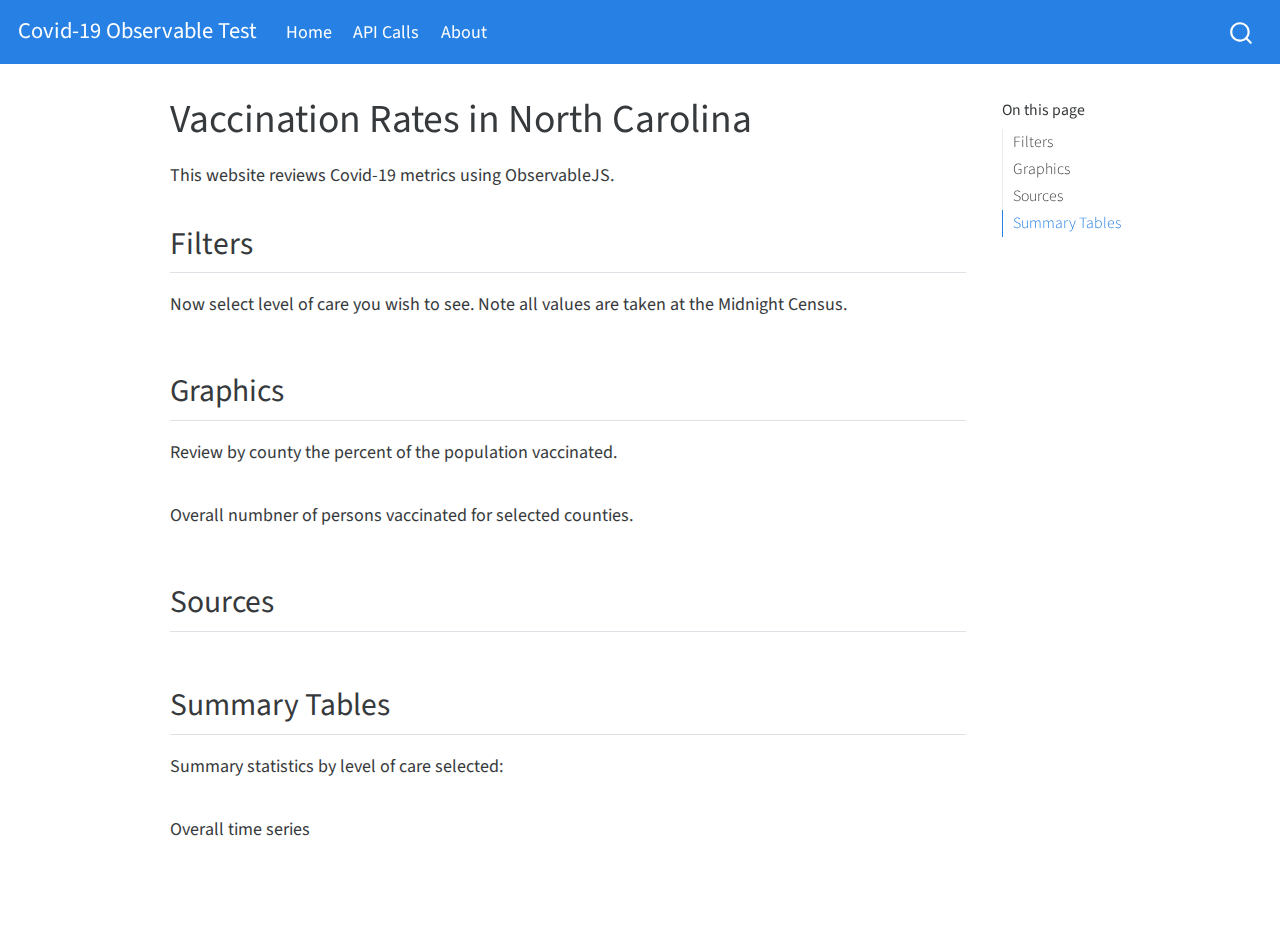
==== docs/index.html @ 5c3870ce "push latest. hopefully this will render all the time" ====
<!DOCTYPE html>
<html xmlns="http://www.w3.org/1999/xhtml" lang="en" xml:lang="en"><head>
  <meta charset="utf-8">
  <meta name="generator" content="quarto-0.3.102">
  <meta name="viewport" content="width=device-width, initial-scale=1.0, user-scalable=yes">
  <title>Covid-19 Observable Test - Vaccination Rates in North Carolina</title>
  <style>
    code{white-space: pre-wrap;}
    span.smallcaps{font-variant: small-caps;}
    span.underline{text-decoration: underline;}
    div.column{display: inline-block; vertical-align: top; width: 50%;}
    div.hanging-indent{margin-left: 1.5em; text-indent: -1.5em;}
    ul.task-list{list-style: none;}
    pre > code.sourceCode { white-space: pre; position: relative; }
    pre > code.sourceCode > span { display: inline-block; line-height: 1.25; }
    pre > code.sourceCode > span:empty { height: 1.2em; }
    .sourceCode { overflow: visible; }
    code.sourceCode > span { color: inherit; text-decoration: inherit; }
    div.sourceCode { margin: 1em 0; }
    pre.sourceCode { margin: 0; }
    @media screen {
    div.sourceCode { overflow: auto; }
    }
    @media print {
    pre > code.sourceCode { white-space: pre-wrap; }
    pre > code.sourceCode > span { text-indent: -5em; padding-left: 5em; }
    }
    pre.numberSource code
      { counter-reset: source-line 0; }
    pre.numberSource code > span
      { position: relative; left: -4em; counter-increment: source-line; }
    pre.numberSource code > span > a:first-child::before
      { content: counter(source-line);
        position: relative; left: -1em; text-align: right; vertical-align: baseline;
        border: none; display: inline-block;
        -webkit-touch-callout: none; -webkit-user-select: none;
        -khtml-user-select: none; -moz-user-select: none;
        -ms-user-select: none; user-select: none;
        padding: 0 4px; width: 4em;
        color: #aaaaaa;
      }
    pre.numberSource { margin-left: 3em; border-left: 1px solid #aaaaaa;  padding-left: 4px; }
    div.sourceCode
      {   }
    @media screen {
    pre > code.sourceCode > span > a:first-child::before { text-decoration: underline; }
    }
    code span.al { color: #ff0000; font-weight: bold; } /* Alert */
    code span.an { color: #60a0b0; font-weight: bold; font-style: italic; } /* Annotation */
    code span.at { color: #7d9029; } /* Attribute */
    code span.bn { color: #40a070; } /* BaseN */
    code span.bu { } /* BuiltIn */
    code span.cf { color: #007020; font-weight: bold; } /* ControlFlow */
    code span.ch { color: #4070a0; } /* Char */
    code span.cn { color: #880000; } /* Constant */
    code span.co { color: #60a0b0; font-style: italic; } /* Comment */
    code span.cv { color: #60a0b0; font-weight: bold; font-style: italic; } /* CommentVar */
    code span.do { color: #ba2121; font-style: italic; } /* Documentation */
    code span.dt { color: #902000; } /* DataType */
    code span.dv { color: #40a070; } /* DecVal */
    code span.er { color: #ff0000; font-weight: bold; } /* Error */
    code span.ex { } /* Extension */
    code span.fl { color: #40a070; } /* Float */
    code span.fu { color: #06287e; } /* Function */
    code span.im { } /* Import */
    code span.in { color: #60a0b0; font-weight: bold; font-style: italic; } /* Information */
    code span.kw { color: #007020; font-weight: bold; } /* Keyword */
    code span.op { color: #666666; } /* Operator */
    code span.ot { color: #007020; } /* Other */
    code span.pp { color: #bc7a00; } /* Preprocessor */
    code span.sc { color: #4070a0; } /* SpecialChar */
    code span.ss { color: #bb6688; } /* SpecialString */
    code span.st { color: #4070a0; } /* String */
    code span.va { color: #19177c; } /* Variable */
    code span.vs { color: #4070a0; } /* VerbatimString */
    code span.wa { color: #60a0b0; font-weight: bold; font-style: italic; } /* Warning */
  </style>

  <script src="site_libs/quarto-nav/quarto-nav.js"></script>
  <script src="site_libs/quarto-nav/headroom.min.js"></script>
  <script src="site_libs/clipboard/clipboard.min.js"></script>
  <meta name="quarto:offset" content="./">
  <script src="site_libs/quarto-search/autocomplete.umd.js"></script>
  <script src="site_libs/quarto-search/fuse.min.js"></script>
  <script src="site_libs/quarto-search/quarto-search.js"></script>
  <script src="site_libs/quarto-html/quarto.js"></script>
  <script src="site_libs/quarto-html/popper.min.js"></script>
  <script src="site_libs/quarto-html/tippy.umd.min.js"></script>
  <script src="site_libs/quarto-html/anchor.min.js"></script>
  <link href="site_libs/quarto-html/tippy.css" rel="stylesheet">
  <link href="site_libs/quarto-html/quarto-syntax-highlighting.css" rel="stylesheet">
  <script src="site_libs/bootstrap/bootstrap.min.js"></script>
  <link href="site_libs/bootstrap/bootstrap-icons.css" rel="stylesheet">
  <link href="site_libs/bootstrap/bootstrap.min.css" rel="stylesheet">
  <script id="quarto-search-options" type="application/json">{
    "location": "navbar",
    "copy-button": false,
    "collapse-after": 2,
    "panel-placement": "end",
    "type": "overlay",
    "limit": 20,
    "language": {
      "search-no-results-text": "No results",
      "search-matching-documents-text": "matching documents",
      "search-copy-link-title": "Copy link to search",
      "search-hide-matches-text": "Hide additional matches",
      "search-more-match-text": "more match in this document",
      "search-more-matches-text": "more matches in this document",
      "search-clear-button-title": "Clear",
      "search-detached-cancel-button-title": "Cancel",
      "search-submit-button-title": "Submit"
    }
  }</script>
  <script type="module" src="site_libs/quarto-ojs/esbuild-bundle.js"></script>
  <link href="site_libs/quarto-ojs/quarto-ojs.css" rel="stylesheet">
  <!--[if lt IE 9]>
    <script src="//cdnjs.cloudflare.com/ajax/libs/html5shiv/3.7.3/html5shiv-printshiv.min.js"></script>
  <![endif]-->
  <link rel="stylesheet" href="styles.css">
  <link rel="stylesheet" href="custom.scss">
</head>
<body>
<div id="quarto-search-results"></div>
  <header id="quarto-header" class="headroom fixed-top">
    <nav class="navbar navbar-expand-lg navbar-dark ">
      <div class="navbar-container container-fluid">
      <a class="navbar-brand" href="./index.html">
    <span class="navbar-title">Covid-19 Observable Test</span>
  </a>
          <button class="navbar-toggler" type="button" data-bs-toggle="collapse" data-bs-target="#navbarCollapse" aria-controls="navbarCollapse" aria-expanded="false" aria-label="Toggle navigation" onclick="if (window.quartoToggleHeadroom) { window.quartoToggleHeadroom(); }">
  <span class="navbar-toggler-icon"></span>
</button>
          <div class="collapse navbar-collapse" id="navbarCollapse">
            <ul class="navbar-nav navbar-nav-scroll me-auto">
  <li class="nav-item">
    <a class="nav-link active" href="./index.html" aria-current="page">Home</a>
  </li>  
  <li class="nav-item">
    <a class="nav-link" href="./hospitals.html">API Calls</a>
  </li>  
  <li class="nav-item">
    <a class="nav-link" href="./about.html">About</a>
  </li>  
</ul>
              <div id="quarto-search" class="" title="Search"></div>
          </div> <!-- /navcollapse -->
      </div> <!-- /container-fluid -->
    </nav>
</header>
<!-- content -->
<div id="quarto-content" class="quarto-container page-columns page-rows-contents page-layout-article page-navbar">
<!-- sidebar -->
<!-- margin-sidebar -->
    <div id="quarto-margin-sidebar" class="sidebar margin-sidebar">
        <nav id="TOC" role="doc-toc">
<h2 id="toc-title">On this page</h2>
<ul>
<li><a href="#filters" class="nav-link active" data-scroll-target="#filters">Filters</a></li>
<li><a href="#graphics" class="nav-link" data-scroll-target="#graphics">Graphics</a></li>
<li><a href="#sources" class="nav-link" data-scroll-target="#sources">Sources</a></li>
<li><a href="#summary-tables" class="nav-link" data-scroll-target="#summary-tables">Summary Tables</a></li>
</ul>
</nav>
    </div>
<!-- main -->
<main class="content">
<header id="title-block-header">
<h1 class="title display-7">Vaccination Rates in North Carolina</h1>
</header>

<p>This website reviews Covid-19 metrics using ObservableJS.</p>
<div class="cell">

</div>
<section id="filters" class="level2">
<h2 class="anchored" data-anchor-id="filters">Filters</h2>
<p>Now select level of care you wish to see. Note all values are taken at the Midnight Census.</p>
<div class="cell" data-eval="true">
<div class="sourceCode hidden" id="cb1" data-startfrom="31" data-source-offset="-0"><pre class="sourceCode js cell-code code-with-copy"><code class="sourceCode javascript" style="counter-reset: source-line 30;"><span id="cb1-31"><a href="#cb1-31" aria-hidden="true" tabindex="-1"></a>viewof islands <span class="op">=</span> Inputs<span class="op">.</span><span class="fu">select</span>(data<span class="op">.</span><span class="fu">map</span>(d <span class="kw">=&gt;</span> d<span class="op">.</span><span class="at">County</span>)<span class="op">,</span> {</span>
<span id="cb1-32"><a href="#cb1-32" aria-hidden="true" tabindex="-1"></a>  <span class="dt">multiple</span><span class="op">:</span> <span class="kw">true</span><span class="op">,</span> </span>
<span id="cb1-33"><a href="#cb1-33" aria-hidden="true" tabindex="-1"></a>  <span class="dt">label</span><span class="op">:</span> <span class="st">"County"</span><span class="op">,</span> </span>
<span id="cb1-34"><a href="#cb1-34" aria-hidden="true" tabindex="-1"></a>  <span class="dt">value</span><span class="op">:</span> <span class="st">"Forsyth"</span><span class="op">,</span></span>
<span id="cb1-35"><a href="#cb1-35" aria-hidden="true" tabindex="-1"></a>  <span class="dt">sort</span><span class="op">:</span> <span class="kw">true</span><span class="op">,</span> </span>
<span id="cb1-36"><a href="#cb1-36" aria-hidden="true" tabindex="-1"></a>  <span class="dt">unique</span><span class="op">:</span> <span class="kw">true</span>})</span>
<span id="cb1-37"><a href="#cb1-37" aria-hidden="true" tabindex="-1"></a>  </span>
<span id="cb1-38"><a href="#cb1-38" aria-hidden="true" tabindex="-1"></a> islands</span></code><button title="Copy to Clipboard" class="code-copy-button"><i class="bi"></i></button></pre></div>
<div class="cell-output-display">
<div>
<div id="ojs-cell-1-1" data-nodetype="declaration">

</div>
</div>
</div>
<div class="cell-output-display">
<div>
<div id="ojs-cell-1-2" data-nodetype="expression">

</div>
</div>
</div>
</div>
</section>
<section id="graphics" class="level2">
<h2 class="anchored" data-anchor-id="graphics">Graphics</h2>
<p>Review by county the percent of the population vaccinated.</p>
<div class="cell">
<div class="sourceCode hidden" id="cb2" data-startfrom="47" data-source-offset="-16"><pre class="sourceCode js cell-code code-with-copy"><code class="sourceCode javascript" style="counter-reset: source-line 46;"><span id="cb2-47"><a href="#cb2-47" aria-hidden="true" tabindex="-1"></a>Plot<span class="op">.</span><span class="fu">plot</span>({</span>
<span id="cb2-48"><a href="#cb2-48" aria-hidden="true" tabindex="-1"></a>  <span class="dt">y</span><span class="op">:</span> {</span>
<span id="cb2-49"><a href="#cb2-49" aria-hidden="true" tabindex="-1"></a>    <span class="dt">grid</span><span class="op">:</span> <span class="kw">true</span><span class="op">,</span></span>
<span id="cb2-50"><a href="#cb2-50" aria-hidden="true" tabindex="-1"></a>    <span class="dt">label</span><span class="op">:</span> <span class="st">"Percentage of the Population Vaccinated"</span></span>
<span id="cb2-51"><a href="#cb2-51" aria-hidden="true" tabindex="-1"></a>  }<span class="op">,</span></span>
<span id="cb2-52"><a href="#cb2-52" aria-hidden="true" tabindex="-1"></a>  <span class="dt">marks</span><span class="op">:</span> [</span>
<span id="cb2-53"><a href="#cb2-53" aria-hidden="true" tabindex="-1"></a>    Plot<span class="op">.</span><span class="fu">line</span>(filtered<span class="op">,</span> {</span>
<span id="cb2-54"><a href="#cb2-54" aria-hidden="true" tabindex="-1"></a>    <span class="dt">x</span><span class="op">:</span> <span class="st">"Date"</span><span class="op">,</span> </span>
<span id="cb2-55"><a href="#cb2-55" aria-hidden="true" tabindex="-1"></a>    <span class="dt">y</span><span class="op">:</span> <span class="st">"Series_Complete_Pop_Pct"</span><span class="op">,</span> </span>
<span id="cb2-56"><a href="#cb2-56" aria-hidden="true" tabindex="-1"></a>    <span class="dt">stroke</span><span class="op">:</span> <span class="st">"County"</span>})<span class="op">,</span></span>
<span id="cb2-57"><a href="#cb2-57" aria-hidden="true" tabindex="-1"></a>    Plot<span class="op">.</span><span class="fu">text</span>(filtered<span class="op">,</span> Plot<span class="op">.</span><span class="fu">selectLast</span>({</span>
<span id="cb2-58"><a href="#cb2-58" aria-hidden="true" tabindex="-1"></a>    <span class="dt">x</span><span class="op">:</span> <span class="st">"Date"</span><span class="op">,</span></span>
<span id="cb2-59"><a href="#cb2-59" aria-hidden="true" tabindex="-1"></a>    <span class="dt">y</span><span class="op">:</span> <span class="st">"Series_Complete_Pop_Pct"</span><span class="op">,</span></span>
<span id="cb2-60"><a href="#cb2-60" aria-hidden="true" tabindex="-1"></a>    <span class="dt">z</span><span class="op">:</span> <span class="st">"County"</span><span class="op">,</span></span>
<span id="cb2-61"><a href="#cb2-61" aria-hidden="true" tabindex="-1"></a>    <span class="dt">text</span><span class="op">:</span> <span class="st">"County"</span><span class="op">,</span></span>
<span id="cb2-62"><a href="#cb2-62" aria-hidden="true" tabindex="-1"></a>    <span class="dt">textAnchor</span><span class="op">:</span> <span class="st">"Series_Complete_Pop_Pct"</span><span class="op">,</span></span>
<span id="cb2-63"><a href="#cb2-63" aria-hidden="true" tabindex="-1"></a>    <span class="dt">dx</span> <span class="op">:</span> <span class="op">-</span><span class="dv">4</span><span class="op">,</span></span>
<span id="cb2-64"><a href="#cb2-64" aria-hidden="true" tabindex="-1"></a>}))<span class="op">,</span></span>
<span id="cb2-65"><a href="#cb2-65" aria-hidden="true" tabindex="-1"></a>  ]</span>
<span id="cb2-66"><a href="#cb2-66" aria-hidden="true" tabindex="-1"></a>})</span></code><button title="Copy to Clipboard" class="code-copy-button"><i class="bi"></i></button></pre></div>
<div class="cell-output-display">
<div id="ojs-cell-2" data-nodetype="expression">

</div>
</div>
</div>
<p>Overall numbner of persons vaccinated for selected counties.</p>
<div class="cell">
<div class="sourceCode hidden" id="cb3" data-startfrom="76" data-source-offset="-16"><pre class="sourceCode js cell-code code-with-copy"><code class="sourceCode javascript" style="counter-reset: source-line 75;"><span id="cb3-76"><a href="#cb3-76" aria-hidden="true" tabindex="-1"></a>Plot<span class="op">.</span><span class="fu">plot</span>({</span>
<span id="cb3-77"><a href="#cb3-77" aria-hidden="true" tabindex="-1"></a>  <span class="dt">y</span><span class="op">:</span> {</span>
<span id="cb3-78"><a href="#cb3-78" aria-hidden="true" tabindex="-1"></a>    <span class="dt">grid</span><span class="op">:</span> <span class="kw">true</span><span class="op">,</span></span>
<span id="cb3-79"><a href="#cb3-79" aria-hidden="true" tabindex="-1"></a>    <span class="dt">label</span><span class="op">:</span> <span class="st">"Persons Vaccinated"</span></span>
<span id="cb3-80"><a href="#cb3-80" aria-hidden="true" tabindex="-1"></a>  }<span class="op">,</span></span>
<span id="cb3-81"><a href="#cb3-81" aria-hidden="true" tabindex="-1"></a>  <span class="dt">marks</span><span class="op">:</span> [</span>
<span id="cb3-82"><a href="#cb3-82" aria-hidden="true" tabindex="-1"></a>    Plot<span class="op">.</span><span class="fu">line</span>(datUse<span class="op">.</span><span class="fu">indices</span>()<span class="op">,</span> {</span>
<span id="cb3-83"><a href="#cb3-83" aria-hidden="true" tabindex="-1"></a>      <span class="dt">x</span><span class="op">:</span> datUse<span class="op">.</span><span class="fu">column</span>(<span class="st">"Date"</span>)<span class="op">,</span> </span>
<span id="cb3-84"><a href="#cb3-84" aria-hidden="true" tabindex="-1"></a>      <span class="dt">y</span><span class="op">:</span> datUse<span class="op">.</span><span class="fu">column</span>(<span class="st">"total_cnt"</span>)</span>
<span id="cb3-85"><a href="#cb3-85" aria-hidden="true" tabindex="-1"></a>      })</span>
<span id="cb3-86"><a href="#cb3-86" aria-hidden="true" tabindex="-1"></a>  ]<span class="op">,</span></span>
<span id="cb3-87"><a href="#cb3-87" aria-hidden="true" tabindex="-1"></a>  <span class="dt">caption</span><span class="op">:</span> <span class="fu">html</span><span class="vs">`Total Population Vaccinated (Selected Counties)`</span></span>
<span id="cb3-88"><a href="#cb3-88" aria-hidden="true" tabindex="-1"></a>})</span></code><button title="Copy to Clipboard" class="code-copy-button"><i class="bi"></i></button></pre></div>
<div class="cell-output-display">
<div id="ojs-cell-3" data-nodetype="expression">

</div>
</div>
</div>
</section>
<section id="sources" class="level2">
<h2 class="anchored" data-anchor-id="sources">Sources</h2>
<div class="cell" data-eval="true">
<div class="sourceCode hidden" id="cb4" data-startfrom="96" data-source-offset="-0"><pre class="sourceCode js cell-code code-with-copy"><code class="sourceCode javascript" style="counter-reset: source-line 95;"><span id="cb4-96"><a href="#cb4-96" aria-hidden="true" tabindex="-1"></a>data <span class="op">=</span> <span class="fu">FileAttachment</span>(<span class="st">'https://raw.githubusercontent.com/medewitt/covidcdc/main/output/nc-county-vax.csv'</span>)<span class="op">.</span><span class="fu">csv</span>({ <span class="dt">typed</span><span class="op">:</span> <span class="kw">true</span> })</span></code><button title="Copy to Clipboard" class="code-copy-button"><i class="bi"></i></button></pre></div>
<div class="cell-output-display">
<div id="ojs-cell-4" data-nodetype="declaration">

</div>
</div>
</div>
<div class="cell">
<div class="sourceCode hidden" id="cb5" data-startfrom="100" data-source-offset="-0"><pre class="sourceCode js cell-code code-with-copy"><code class="sourceCode javascript" style="counter-reset: source-line 99;"><span id="cb5-100"><a href="#cb5-100" aria-hidden="true" tabindex="-1"></a>filtered <span class="op">=</span> data<span class="op">.</span><span class="fu">filter</span>(<span class="kw">function</span>(data) {</span>
<span id="cb5-101"><a href="#cb5-101" aria-hidden="true" tabindex="-1"></a>  <span class="cf">return</span> islands<span class="op">.</span><span class="fu">includes</span>(data<span class="op">.</span><span class="at">County</span>)<span class="op">;</span></span>
<span id="cb5-102"><a href="#cb5-102" aria-hidden="true" tabindex="-1"></a>})</span></code><button title="Copy to Clipboard" class="code-copy-button"><i class="bi"></i></button></pre></div>
<div class="cell-output-display">
<div id="ojs-cell-5" data-nodetype="declaration">

</div>
</div>
</div>
<div class="cell" data-eval="true">
<div class="sourceCode hidden" id="cb6" data-startfrom="108" data-source-offset="-0"><pre class="sourceCode js cell-code code-with-copy"><code class="sourceCode javascript" style="counter-reset: source-line 107;"><span id="cb6-108"><a href="#cb6-108" aria-hidden="true" tabindex="-1"></a><span class="im">import</span> { aq<span class="op">,</span> op} <span class="im">from</span> <span class="st">"@uwdata/arquero"</span></span>
<span id="cb6-109"><a href="#cb6-109" aria-hidden="true" tabindex="-1"></a></span>
<span id="cb6-110"><a href="#cb6-110" aria-hidden="true" tabindex="-1"></a>viewof penguins <span class="op">=</span>  aq<span class="op">.</span><span class="fu">fromCSV</span>(<span class="cf">await</span> <span class="fu">fetch</span>(<span class="st">'https://raw.githubusercontent.com/medewitt/covidcdc/main/output/nc-county-vax.csv'</span>)<span class="op">.</span><span class="fu">then</span>(res <span class="kw">=&gt;</span> res<span class="op">.</span><span class="fu">text</span>()))</span>
<span id="cb6-111"><a href="#cb6-111" aria-hidden="true" tabindex="-1"></a><span class="op">.</span><span class="fu">view</span>()</span>
<span id="cb6-112"><a href="#cb6-112" aria-hidden="true" tabindex="-1"></a></span>
<span id="cb6-113"><a href="#cb6-113" aria-hidden="true" tabindex="-1"></a></span>
<span id="cb6-114"><a href="#cb6-114" aria-hidden="true" tabindex="-1"></a>penguins</span></code><button title="Copy to Clipboard" class="code-copy-button"><i class="bi"></i></button></pre></div>
<div class="cell-output-display">
<div>
<div id="ojs-cell-6-1" data-nodetype="declaration">

</div>
</div>
</div>
<div class="cell-output-display">
<div>
<div id="ojs-cell-6-2" data-nodetype="declaration">

</div>
</div>
</div>
<div class="cell-output-display">
<div>
<div id="ojs-cell-6-3" data-nodetype="expression">

</div>
</div>
</div>
</div>
<div class="cell">
<div class="sourceCode hidden" id="cb7" data-startfrom="119" data-source-offset="-1"><pre class="sourceCode js cell-code code-with-copy"><code class="sourceCode javascript" style="counter-reset: source-line 118;"><span id="cb7-119"><a href="#cb7-119" aria-hidden="true" tabindex="-1"></a>joingtab <span class="op">=</span> aq<span class="op">.</span><span class="fu">table</span>({ <span class="dt">County</span><span class="op">:</span> islands})</span></code><button title="Copy to Clipboard" class="code-copy-button"><i class="bi"></i></button></pre></div>
<div class="cell-output-display">
<div id="ojs-cell-7" data-nodetype="declaration">

</div>
</div>
</div>
</section>
<section id="summary-tables" class="level2">
<h2 class="anchored" data-anchor-id="summary-tables">Summary Tables</h2>
<p>Summary statistics by level of care selected:</p>
<div class="cell" data-eval="true">
<div class="sourceCode hidden" id="cb8" data-startfrom="128" data-source-offset="-0"><pre class="sourceCode js cell-code code-with-copy"><code class="sourceCode javascript" style="counter-reset: source-line 127;"><span id="cb8-128"><a href="#cb8-128" aria-hidden="true" tabindex="-1"></a>viewof datUsesm <span class="op">=</span> penguins</span>
<span id="cb8-129"><a href="#cb8-129" aria-hidden="true" tabindex="-1"></a>  <span class="op">.</span><span class="fu">semijoin</span>(joingtab<span class="op">,</span> <span class="st">'County'</span>)</span>
<span id="cb8-130"><a href="#cb8-130" aria-hidden="true" tabindex="-1"></a>  <span class="op">.</span><span class="fu">groupby</span>(<span class="st">'County'</span>)</span>
<span id="cb8-131"><a href="#cb8-131" aria-hidden="true" tabindex="-1"></a>  <span class="op">.</span><span class="fu">rollup</span>({ <span class="dt">Avg</span><span class="op">:</span> d <span class="kw">=&gt;</span> op<span class="op">.</span><span class="fu">ceil</span>(op<span class="op">.</span><span class="fu">average</span>(d<span class="op">.</span><span class="at">Series_Complete_Yes</span>))<span class="op">,</span></span>
<span id="cb8-132"><a href="#cb8-132" aria-hidden="true" tabindex="-1"></a>            <span class="dt">Min</span><span class="op">:</span> d <span class="kw">=&gt;</span> op<span class="op">.</span><span class="fu">min</span>(d<span class="op">.</span><span class="at">Series_Complete_Yes</span>)<span class="op">,</span></span>
<span id="cb8-133"><a href="#cb8-133" aria-hidden="true" tabindex="-1"></a>            <span class="dt">Max</span><span class="op">:</span> d <span class="kw">=&gt;</span> op<span class="op">.</span><span class="fu">max</span>(d<span class="op">.</span><span class="at">Series_Complete_Yes</span>)})</span>
<span id="cb8-134"><a href="#cb8-134" aria-hidden="true" tabindex="-1"></a>  <span class="op">.</span><span class="fu">view</span>()<span class="op">;</span></span>
<span id="cb8-135"><a href="#cb8-135" aria-hidden="true" tabindex="-1"></a>  </span>
<span id="cb8-136"><a href="#cb8-136" aria-hidden="true" tabindex="-1"></a>  datUsesm</span></code><button title="Copy to Clipboard" class="code-copy-button"><i class="bi"></i></button></pre></div>
<div class="cell-output-display">
<div>
<div id="ojs-cell-8-1" data-nodetype="declaration">

</div>
</div>
</div>
<div class="cell-output-display">
<div>
<div id="ojs-cell-8-2" data-nodetype="expression">

</div>
</div>
</div>
</div>
<p>Overall time series</p>
<div class="cell" data-eval="true">
<div class="sourceCode hidden" id="cb9" data-startfrom="143" data-source-offset="-0"><pre class="sourceCode js cell-code code-with-copy"><code class="sourceCode javascript" style="counter-reset: source-line 142;"><span id="cb9-143"><a href="#cb9-143" aria-hidden="true" tabindex="-1"></a>viewof datUse <span class="op">=</span> penguins</span>
<span id="cb9-144"><a href="#cb9-144" aria-hidden="true" tabindex="-1"></a>  <span class="op">.</span><span class="fu">semijoin</span>(joingtab<span class="op">,</span> <span class="st">'County'</span>)</span>
<span id="cb9-145"><a href="#cb9-145" aria-hidden="true" tabindex="-1"></a>  <span class="op">.</span><span class="fu">groupby</span>(<span class="st">'Date'</span>)</span>
<span id="cb9-146"><a href="#cb9-146" aria-hidden="true" tabindex="-1"></a>  <span class="op">.</span><span class="fu">rollup</span>({ <span class="dt">total_cnt</span><span class="op">:</span> d <span class="kw">=&gt;</span> op<span class="op">.</span><span class="fu">sum</span>(d<span class="op">.</span><span class="at">Series_Complete_Yes</span>)})</span>
<span id="cb9-147"><a href="#cb9-147" aria-hidden="true" tabindex="-1"></a>  <span class="op">.</span><span class="fu">view</span>()<span class="op">;</span></span>
<span id="cb9-148"><a href="#cb9-148" aria-hidden="true" tabindex="-1"></a>  </span>
<span id="cb9-149"><a href="#cb9-149" aria-hidden="true" tabindex="-1"></a>  datUse</span></code><button title="Copy to Clipboard" class="code-copy-button"><i class="bi"></i></button></pre></div>
<div class="cell-output-display">
<div>
<div id="ojs-cell-9-1" data-nodetype="declaration">

</div>
</div>
</div>
<div class="cell-output-display">
<div>
<div id="ojs-cell-9-2" data-nodetype="expression">

</div>
</div>
</div>
</div>


</section>
</main> <!-- /main -->
<script type="ojs-module-contents">
{"contents":[{"methodName":"interpret","cellName":"ojs-cell-1","inline":false,"source":"viewof islands = Inputs.select(data.map(d => d.County), {\n  multiple: true, \n  label: \"County\", \n  value: \"Forsyth\",\n  sort: true, \n  unique: true})\n  \n islands"},{"methodName":"interpret","cellName":"ojs-cell-2","inline":false,"source":"//#| eval: true\nPlot.plot({\n  y: {\n    grid: true,\n    label: \"Percentage of the Population Vaccinated\"\n  },\n  marks: [\n    Plot.line(filtered, {\n    x: \"Date\", \n    y: \"Series_Complete_Pop_Pct\", \n    stroke: \"County\"}),\n    Plot.text(filtered, Plot.selectLast({\n    x: \"Date\",\n    y: \"Series_Complete_Pop_Pct\",\n    z: \"County\",\n    text: \"County\",\n    textAnchor: \"Series_Complete_Pop_Pct\",\n    dx : -4,\n})),\n  ]\n})"},{"methodName":"interpret","cellName":"ojs-cell-3","inline":false,"source":"//#| eval: true\nPlot.plot({\n  y: {\n    grid: true,\n    label: \"Persons Vaccinated\"\n  },\n  marks: [\n    Plot.line(datUse.indices(), {\n      x: datUse.column(\"Date\"), \n      y: datUse.column(\"total_cnt\")\n      })\n  ],\n  caption: html`Total Population Vaccinated (Selected Counties)`\n})"},{"methodName":"interpret","cellName":"ojs-cell-4","inline":false,"source":"data = FileAttachment('https://raw.githubusercontent.com/medewitt/covidcdc/main/output/nc-county-vax.csv').csv({ typed: true })"},{"methodName":"interpret","cellName":"ojs-cell-5","inline":false,"source":"filtered = data.filter(function(data) {\n  return islands.includes(data.County);\n})"},{"methodName":"interpret","cellName":"ojs-cell-6","inline":false,"source":"import { aq, op} from \"@uwdata/arquero\"\n\nviewof penguins =  aq.fromCSV(await fetch('https://raw.githubusercontent.com/medewitt/covidcdc/main/output/nc-county-vax.csv').then(res => res.text()))\n.view()\n\n\npenguins"},{"methodName":"interpret","cellName":"ojs-cell-7","inline":false,"source":"\njoingtab = aq.table({ County: islands})"},{"methodName":"interpret","cellName":"ojs-cell-8","inline":false,"source":"viewof datUsesm = penguins\n  .semijoin(joingtab, 'County')\n  .groupby('County')\n  .rollup({ Avg: d => op.ceil(op.average(d.Series_Complete_Yes)),\n            Min: d => op.min(d.Series_Complete_Yes),\n            Max: d => op.max(d.Series_Complete_Yes)})\n  .view();\n  \n  datUsesm"},{"methodName":"interpret","cellName":"ojs-cell-9","inline":false,"source":"viewof datUse = penguins\n  .semijoin(joingtab, 'County')\n  .groupby('Date')\n  .rollup({ total_cnt: d => op.sum(d.Series_Complete_Yes)})\n  .view();\n  \n  datUse"},{"methodName":"interpretQuiet","source":"shinyInput('islands')"},{"methodName":"interpretQuiet","source":"shinyInput('penguins')"},{"methodName":"interpretQuiet","source":"shinyInput('datUsesm')"},{"methodName":"interpretQuiet","source":"shinyInput('datUse')"}]}
</script>
<script type="module">
window._ojs.paths.runtimeToDoc = "../..";
window._ojs.paths.runtimeToRoot = "../..";
window._ojs.paths.docToRoot = "";
window._ojs.selfContained = false;
window._ojs.runtime.interpretFromScriptTags();
</script>
<script type="application/javascript">
window.document.addEventListener("DOMContentLoaded", function (event) {
  const icon = "";
  const anchorJS = new window.AnchorJS();
  anchorJS.options = {
    placement: 'right',
    icon: icon
  };
  anchorJS.add('.anchored');
  const clipboard = new window.ClipboardJS('.code-copy-button', {
    target: function(trigger) {
      return trigger.previousElementSibling;
    }
  });
  clipboard.on('success', function(e) {
    // button target
    const button = e.trigger;
    // don't keep focus
    button.blur();
    // flash "checked"
    button.classList.add('code-copy-button-checked');
    setTimeout(function() {
      button.classList.remove('code-copy-button-checked');
    }, 1000);
    // clear code selection
    e.clearSelection();
  });
  function tippyHover(el, contentFn) {
    const config = {
      allowHTML: true,
      content: contentFn,
      maxWidth: 500,
      delay: 100,
      arrow: false,
      appendTo: function(el) {
          return el.parentElement;
      },
      interactive: true,
      interactiveBorder: 10,
      theme: 'quarto',
      placement: 'bottom-start'
    };
    window.tippy(el, config); 
  }
  const noterefs = window.document.querySelectorAll('a[role="doc-noteref"]');
  for (var i=0; i<noterefs.length; i++) {
    const ref = noterefs[i];
    tippyHover(ref, function() {
      let href = ref.getAttribute('href');
      try { href = new URL(href).hash; } catch {}
      const id = href.replace(/^#\/?/, "");
      const note = window.document.getElementById(id);
      return note.innerHTML;
    });
  }
  var bibliorefs = window.document.querySelectorAll('a[role="doc-biblioref"]');
  for (var i=0; i<bibliorefs.length; i++) {
    const ref = bibliorefs[i];
    const cites = ref.parentNode.getAttribute('data-cites').split(' ');
    tippyHover(ref, function() {
      var popup = window.document.createElement('div');
      cites.forEach(function(cite) {
        var citeDiv = window.document.createElement('div');
        citeDiv.classList.add('hanging-indent');
        citeDiv.classList.add('csl-entry');
        var biblioDiv = window.document.getElementById('ref-' + cite);
        if (biblioDiv) {
          citeDiv.innerHTML = biblioDiv.innerHTML;
        }
        popup.appendChild(citeDiv);
      });
      return popup.innerHTML;
    });
  }
});
</script>
</div> <!-- /content -->


</body></html>
---- docs/site_libs/quarto-html/tippy.css ----
.tippy-box[data-animation=fade][data-state=hidden]{opacity:0}[data-tippy-root]{max-width:calc(100vw - 10px)}.tippy-box{position:relative;background-color:#333;color:#fff;border-radius:4px;font-size:14px;line-height:1.4;outline:0;transition-property:transform,visibility,opacity}.tippy-box[data-placement^=top]>.tippy-arrow{bottom:0}.tippy-box[data-placement^=top]>.tippy-arrow:before{bottom:-7px;left:0;border-width:8px 8px 0;border-top-color:initial;transform-origin:center top}.tippy-box[data-placement^=bottom]>.tippy-arrow{top:0}.tippy-box[data-placement^=bottom]>.tippy-arrow:before{top:-7px;left:0;border-width:0 8px 8px;border-bottom-color:initial;transform-origin:center bottom}.tippy-box[data-placement^=left]>.tippy-arrow{right:0}.tippy-box[data-placement^=left]>.tippy-arrow:before{border-width:8px 0 8px 8px;border-left-color:initial;right:-7px;transform-origin:center left}.tippy-box[data-placement^=right]>.tippy-arrow{left:0}.tippy-box[data-placement^=right]>.tippy-arrow:before{left:-7px;border-width:8px 8px 8px 0;border-right-color:initial;transform-origin:center right}.tippy-box[data-inertia][data-state=visible]{transition-timing-function:cubic-bezier(.54,1.5,.38,1.11)}.tippy-arrow{width:16px;height:16px;color:#333}.tippy-arrow:before{content:"";position:absolute;border-color:transparent;border-style:solid}.tippy-content{position:relative;padding:5px 9px;z-index:1}
---- docs/site_libs/quarto-html/quarto-syntax-highlighting.css ----
/* quarto syntax highlight colors */
:root {
  --quarto-hl-ot-color: #007BA5;
  --quarto-hl-at-color: inherit;
  --quarto-hl-ss-color: #20794D;
  --quarto-hl-an-color: #5E5E5E;
  --quarto-hl-fu-color: #4758AB;
  --quarto-hl-st-color: #20794D;
  --quarto-hl-cf-color: #007BA5;
  --quarto-hl-op-color: #5E5E5E;
  --quarto-hl-er-color: #AD0000;
  --quarto-hl-bn-color: #AD0000;
  --quarto-hl-al-color: #AD0000;
  --quarto-hl-va-color: #111111;
  --quarto-hl-bu-color: inherit;
  --quarto-hl-ex-color: inherit;
  --quarto-hl-pp-color: #AD0000;
  --quarto-hl-in-color: #5E5E5E;
  --quarto-hl-vs-color: #20794D;
  --quarto-hl-wa-color: #5E5E5E;
  --quarto-hl-do-color: #5E5E5E;
  --quarto-hl-im-color: inherit;
  --quarto-hl-ch-color: #20794D;
  --quarto-hl-dt-color: #AD0000;
  --quarto-hl-fl-color: #AD0000;
  --quarto-hl-co-color: #5E5E5E;
  --quarto-hl-cv-color: #5E5E5E;
  --quarto-hl-cn-color: #8f5902;
  --quarto-hl-sc-color: #5E5E5E;
  --quarto-hl-dv-color: #AD0000;
  --quarto-hl-kw-color: #007BA5;
}

/* other quarto variables */
:root {
  --quarto-font-monospace: SFMono-Regular, Menlo, Monaco, Consolas, "Liberation Mono", "Courier New", monospace;
}

code span {
  color: #007BA5;
}

div.sourceCode {
  color: #007BA5;
}

code span.ot {
  color: #007BA5;
}

code span.ss {
  color: #20794D;
}

code span.an {
  color: #5E5E5E;
}

code span.fu {
  color: #4758AB;
}

code span.st {
  color: #20794D;
}

code span.cf {
  color: #007BA5;
}

code span.op {
  color: #5E5E5E;
}

code span.er {
  color: #AD0000;
}

code span.bn {
  color: #AD0000;
}

code span.al {
  color: #AD0000;
}

code span.va {
  color: #111111;
}

code span.pp {
  color: #AD0000;
}

code span.in {
  color: #5E5E5E;
}

code span.vs {
  color: #20794D;
}

code span.wa {
  color: #5E5E5E;
  font-style: italic;
}

code span.do {
  color: #5E5E5E;
  font-style: italic;
}

code span.ch {
  color: #20794D;
}

code span.dt {
  color: #AD0000;
}

code span.fl {
  color: #AD0000;
}

code span.co {
  color: #5E5E5E;
}

code span.cv {
  color: #5E5E5E;
  font-style: italic;
}

code span.cn {
  color: #8f5902;
}

code span.sc {
  color: #5E5E5E;
}

code span.dv {
  color: #AD0000;
}

code span.kw {
  color: #007BA5;
}
---- docs/site_libs/quarto-ojs/quarto-ojs.css ----
span.ojs-inline span div {
  display: inline-block;
}

/* add some breathing room between display outputs and text especially */
div.cell + section, div.cell + h1, div.cell + h2, div.cell + h3, div.cell + h4, div.cell + h5, div.cell + h6, div.cell + p {
  margin-top: 1rem;
}

.observablehq .observablehq--inspect {
  font-family: var(--bs-font-monospace);
  font-size: 0.8em;
}

.observablehq--field {
  margin-left: 1rem;
}

.observablehq--caret {
  margin-right: 2px;
  vertical-align: baseline;
}

.observablehq--collapsed,
.observablehq--expanded.observablehq--inspect a {
  cursor: pointer;
}

/* classes directly from observable's runtime */
.observablehq--key,
.observablehq--index {
  color: var(--quarto-hl-dt-color);
}

.observablehq--string {
  color: var(--quarto-hl-st-color);
}

.observablehq--bigint,
.observablehq--date,
.observablehq--number,
.observablehq--regexp,
.observablehq--symbol {
  color: var(--quarto-hl-dv-color);
}

.observablehq--null,
.observablehq--boolean,
.observablehq--undefined,
.observablehq--keyword {
  color: var(--quarto-hl-kw-color);
}

/* In addition, their import statements specifically come highlighted by hljs.
   (probably some legacy feature of theirs?) We handle those here as well. 

   Just to be on the safe side, we select on observable's 'md-pre'
   class as well, in case someone else uses hljs and wishes to put
   their own highlighting.

   TODO Note that to make our highlighting consistent, we're
   overriding the "im" class to present like a keyword. I should make
   sure this looks right everywhere, but I don't know how to test it
   comprehensively.
*/

code.javascript span.im {
  color: var(--quarto-hl-kw-color);
}

pre.observablehq--md-pre span.hljs-keyword {
  color: var(--quarto-hl-kw-color);
}

pre.observablehq--md-pre span.hljs-string {
  color: var(--quarto-hl-st-color);
}

pre.observablehq--md-pre .span.hljs-date,
pre.observablehq--md-pre .span.hljs-number,
pre.observablehq--md-pre .span.hljs-regexp,
pre.observablehq--md-pre .span.hljs-symbol {
  color: var(--quarto-hl-dv-color);
}

/* Other general niceties, but it's possible that we should do this on a page-by-page basis */

input {
  vertical-align: middle;
}

input[type="radio"],
input[type="checkbox"] {
  margin: 0px 0px 3px 0px;
}

.observable-in-a-box-waiting-for-module-import {
  visibility: hidden;
}

/* play nicely w/ sidebar layout */
.panel-sidebar .observablehq > form[class^="oi-"] {
  flex-wrap: wrap !important;
}

/* likely that this only makes sense with bootstrap. TODO check with charles */
.observablehq table {
  font-size: 0.9em !important;
}

.quarto-ojs-hide {
  display: none;
}

.quarto-ojs-error-pinpoint {
  border-bottom: 2px dotted #e51400;
  font-weight: 700;
  cursor: pointer;
}

code span.quarto-ojs-error-pinpoint {
  color: inherit;
}

.observablehq--error .observablehq--inspect {
  font-size: 0.875em !important;
}

.observablehq--error .callout {
  margin-bottom: 0;
  margin-top: 0;
}
---- docs/styles.css ----
/* css styles */
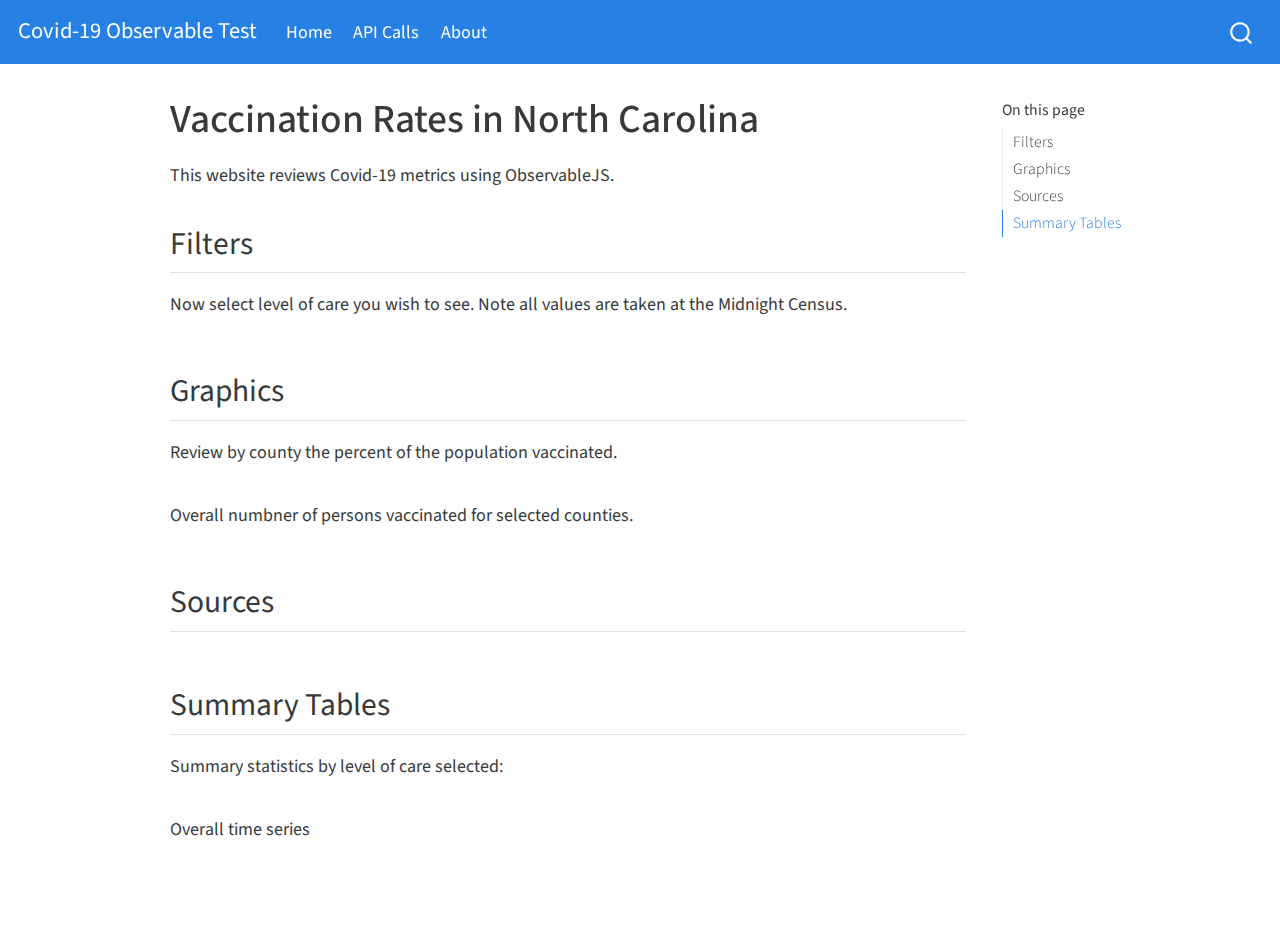
==== commit b91b71ac: "update quarto" ====
--- a/docs/index.html
+++ b/docs/index.html
@@ -1,7 +1,7 @@
 <!DOCTYPE html>
 <html xmlns="http://www.w3.org/1999/xhtml" lang="en" xml:lang="en"><head>
   <meta charset="utf-8">
-  <meta name="generator" content="quarto-0.3.102">
+  <meta name="generator" content="quarto-0.9.71">
   <meta name="viewport" content="width=device-width, initial-scale=1.0, user-scalable=yes">
   <title>Covid-19 Observable Test - Vaccination Rates in North Carolina</title>
   <style>
@@ -163,10 +163,10 @@
 </nav>
     </div>
 <!-- main -->
-<main class="content">
-<header id="title-block-header">
-<h1 class="title display-7">Vaccination Rates in North Carolina</h1>
-</header>
+<main class="content" id="quarto-document-content">
+<header id="title-block-header" class="quarto-title-block default">
+
+<div class="quarto-title"><h1 class="title display-7">Vaccination Rates in North Carolina</h1></div></header>
 
 <p>This website reviews Covid-19 metrics using ObservableJS.</p>
 <div class="cell">
@@ -176,14 +176,14 @@
 <h2 class="anchored" data-anchor-id="filters">Filters</h2>
 <p>Now select level of care you wish to see. Note all values are taken at the Midnight Census.</p>
 <div class="cell" data-eval="true">
-<div class="sourceCode hidden" id="cb1" data-startfrom="31" data-source-offset="-0"><pre class="sourceCode js cell-code code-with-copy"><code class="sourceCode javascript" style="counter-reset: source-line 30;"><span id="cb1-31"><a href="#cb1-31" aria-hidden="true" tabindex="-1"></a>viewof islands <span class="op">=</span> Inputs<span class="op">.</span><span class="fu">select</span>(data<span class="op">.</span><span class="fu">map</span>(d <span class="kw">=&gt;</span> d<span class="op">.</span><span class="at">County</span>)<span class="op">,</span> {</span>
-<span id="cb1-32"><a href="#cb1-32" aria-hidden="true" tabindex="-1"></a>  <span class="dt">multiple</span><span class="op">:</span> <span class="kw">true</span><span class="op">,</span> </span>
-<span id="cb1-33"><a href="#cb1-33" aria-hidden="true" tabindex="-1"></a>  <span class="dt">label</span><span class="op">:</span> <span class="st">"County"</span><span class="op">,</span> </span>
-<span id="cb1-34"><a href="#cb1-34" aria-hidden="true" tabindex="-1"></a>  <span class="dt">value</span><span class="op">:</span> <span class="st">"Forsyth"</span><span class="op">,</span></span>
-<span id="cb1-35"><a href="#cb1-35" aria-hidden="true" tabindex="-1"></a>  <span class="dt">sort</span><span class="op">:</span> <span class="kw">true</span><span class="op">,</span> </span>
-<span id="cb1-36"><a href="#cb1-36" aria-hidden="true" tabindex="-1"></a>  <span class="dt">unique</span><span class="op">:</span> <span class="kw">true</span>})</span>
-<span id="cb1-37"><a href="#cb1-37" aria-hidden="true" tabindex="-1"></a>  </span>
-<span id="cb1-38"><a href="#cb1-38" aria-hidden="true" tabindex="-1"></a> islands</span></code><button title="Copy to Clipboard" class="code-copy-button"><i class="bi"></i></button></pre></div>
+<div class="sourceCode hidden" id="cb1" data-startfrom="30" data-source-offset="-0"><pre class="sourceCode js cell-code code-with-copy"><code class="sourceCode javascript" style="counter-reset: source-line 29;"><span id="cb1-30"><a href="#cb1-30" aria-hidden="true" tabindex="-1"></a>viewof islands <span class="op">=</span> Inputs<span class="op">.</span><span class="fu">select</span>(data<span class="op">.</span><span class="fu">map</span>(d <span class="kw">=&gt;</span> d<span class="op">.</span><span class="at">County</span>)<span class="op">,</span> {</span>
+<span id="cb1-31"><a href="#cb1-31" aria-hidden="true" tabindex="-1"></a>  <span class="dt">multiple</span><span class="op">:</span> <span class="kw">true</span><span class="op">,</span> </span>
+<span id="cb1-32"><a href="#cb1-32" aria-hidden="true" tabindex="-1"></a>  <span class="dt">label</span><span class="op">:</span> <span class="st">"County"</span><span class="op">,</span> </span>
+<span id="cb1-33"><a href="#cb1-33" aria-hidden="true" tabindex="-1"></a>  <span class="dt">initialValue</span><span class="op">:</span> <span class="st">"Alamance"</span><span class="op">,</span></span>
+<span id="cb1-34"><a href="#cb1-34" aria-hidden="true" tabindex="-1"></a>  <span class="dt">sort</span><span class="op">:</span> <span class="kw">true</span><span class="op">,</span> </span>
+<span id="cb1-35"><a href="#cb1-35" aria-hidden="true" tabindex="-1"></a>  <span class="dt">unique</span><span class="op">:</span> <span class="kw">true</span>})</span>
+<span id="cb1-36"><a href="#cb1-36" aria-hidden="true" tabindex="-1"></a>  </span>
+<span id="cb1-37"><a href="#cb1-37" aria-hidden="true" tabindex="-1"></a> islands</span></code><button title="Copy to Clipboard" class="code-copy-button"><i class="bi"></i></button></pre></div>
 <div class="cell-output-display">
 <div>
 <div id="ojs-cell-1-1" data-nodetype="declaration">
@@ -204,26 +204,26 @@
 <h2 class="anchored" data-anchor-id="graphics">Graphics</h2>
 <p>Review by county the percent of the population vaccinated.</p>
 <div class="cell">
-<div class="sourceCode hidden" id="cb2" data-startfrom="47" data-source-offset="-16"><pre class="sourceCode js cell-code code-with-copy"><code class="sourceCode javascript" style="counter-reset: source-line 46;"><span id="cb2-47"><a href="#cb2-47" aria-hidden="true" tabindex="-1"></a>Plot<span class="op">.</span><span class="fu">plot</span>({</span>
-<span id="cb2-48"><a href="#cb2-48" aria-hidden="true" tabindex="-1"></a>  <span class="dt">y</span><span class="op">:</span> {</span>
-<span id="cb2-49"><a href="#cb2-49" aria-hidden="true" tabindex="-1"></a>    <span class="dt">grid</span><span class="op">:</span> <span class="kw">true</span><span class="op">,</span></span>
-<span id="cb2-50"><a href="#cb2-50" aria-hidden="true" tabindex="-1"></a>    <span class="dt">label</span><span class="op">:</span> <span class="st">"Percentage of the Population Vaccinated"</span></span>
-<span id="cb2-51"><a href="#cb2-51" aria-hidden="true" tabindex="-1"></a>  }<span class="op">,</span></span>
-<span id="cb2-52"><a href="#cb2-52" aria-hidden="true" tabindex="-1"></a>  <span class="dt">marks</span><span class="op">:</span> [</span>
-<span id="cb2-53"><a href="#cb2-53" aria-hidden="true" tabindex="-1"></a>    Plot<span class="op">.</span><span class="fu">line</span>(filtered<span class="op">,</span> {</span>
-<span id="cb2-54"><a href="#cb2-54" aria-hidden="true" tabindex="-1"></a>    <span class="dt">x</span><span class="op">:</span> <span class="st">"Date"</span><span class="op">,</span> </span>
-<span id="cb2-55"><a href="#cb2-55" aria-hidden="true" tabindex="-1"></a>    <span class="dt">y</span><span class="op">:</span> <span class="st">"Series_Complete_Pop_Pct"</span><span class="op">,</span> </span>
-<span id="cb2-56"><a href="#cb2-56" aria-hidden="true" tabindex="-1"></a>    <span class="dt">stroke</span><span class="op">:</span> <span class="st">"County"</span>})<span class="op">,</span></span>
-<span id="cb2-57"><a href="#cb2-57" aria-hidden="true" tabindex="-1"></a>    Plot<span class="op">.</span><span class="fu">text</span>(filtered<span class="op">,</span> Plot<span class="op">.</span><span class="fu">selectLast</span>({</span>
-<span id="cb2-58"><a href="#cb2-58" aria-hidden="true" tabindex="-1"></a>    <span class="dt">x</span><span class="op">:</span> <span class="st">"Date"</span><span class="op">,</span></span>
-<span id="cb2-59"><a href="#cb2-59" aria-hidden="true" tabindex="-1"></a>    <span class="dt">y</span><span class="op">:</span> <span class="st">"Series_Complete_Pop_Pct"</span><span class="op">,</span></span>
-<span id="cb2-60"><a href="#cb2-60" aria-hidden="true" tabindex="-1"></a>    <span class="dt">z</span><span class="op">:</span> <span class="st">"County"</span><span class="op">,</span></span>
-<span id="cb2-61"><a href="#cb2-61" aria-hidden="true" tabindex="-1"></a>    <span class="dt">text</span><span class="op">:</span> <span class="st">"County"</span><span class="op">,</span></span>
-<span id="cb2-62"><a href="#cb2-62" aria-hidden="true" tabindex="-1"></a>    <span class="dt">textAnchor</span><span class="op">:</span> <span class="st">"Series_Complete_Pop_Pct"</span><span class="op">,</span></span>
-<span id="cb2-63"><a href="#cb2-63" aria-hidden="true" tabindex="-1"></a>    <span class="dt">dx</span> <span class="op">:</span> <span class="op">-</span><span class="dv">4</span><span class="op">,</span></span>
-<span id="cb2-64"><a href="#cb2-64" aria-hidden="true" tabindex="-1"></a>}))<span class="op">,</span></span>
-<span id="cb2-65"><a href="#cb2-65" aria-hidden="true" tabindex="-1"></a>  ]</span>
-<span id="cb2-66"><a href="#cb2-66" aria-hidden="true" tabindex="-1"></a>})</span></code><button title="Copy to Clipboard" class="code-copy-button"><i class="bi"></i></button></pre></div>
+<div class="sourceCode hidden" id="cb2" data-startfrom="46" data-source-offset="-16"><pre class="sourceCode js cell-code code-with-copy"><code class="sourceCode javascript" style="counter-reset: source-line 45;"><span id="cb2-46"><a href="#cb2-46" aria-hidden="true" tabindex="-1"></a>Plot<span class="op">.</span><span class="fu">plot</span>({</span>
+<span id="cb2-47"><a href="#cb2-47" aria-hidden="true" tabindex="-1"></a>  <span class="dt">y</span><span class="op">:</span> {</span>
+<span id="cb2-48"><a href="#cb2-48" aria-hidden="true" tabindex="-1"></a>    <span class="dt">grid</span><span class="op">:</span> <span class="kw">true</span><span class="op">,</span></span>
+<span id="cb2-49"><a href="#cb2-49" aria-hidden="true" tabindex="-1"></a>    <span class="dt">label</span><span class="op">:</span> <span class="st">"Percentage of the Population Vaccinated"</span></span>
+<span id="cb2-50"><a href="#cb2-50" aria-hidden="true" tabindex="-1"></a>  }<span class="op">,</span></span>
+<span id="cb2-51"><a href="#cb2-51" aria-hidden="true" tabindex="-1"></a>  <span class="dt">marks</span><span class="op">:</span> [</span>
+<span id="cb2-52"><a href="#cb2-52" aria-hidden="true" tabindex="-1"></a>    Plot<span class="op">.</span><span class="fu">line</span>(filtered<span class="op">,</span> {</span>
+<span id="cb2-53"><a href="#cb2-53" aria-hidden="true" tabindex="-1"></a>    <span class="dt">x</span><span class="op">:</span> <span class="st">"Date"</span><span class="op">,</span> </span>
+<span id="cb2-54"><a href="#cb2-54" aria-hidden="true" tabindex="-1"></a>    <span class="dt">y</span><span class="op">:</span> <span class="st">"Series_Complete_Pop_Pct"</span><span class="op">,</span> </span>
+<span id="cb2-55"><a href="#cb2-55" aria-hidden="true" tabindex="-1"></a>    <span class="dt">stroke</span><span class="op">:</span> <span class="st">"County"</span>})<span class="op">,</span></span>
+<span id="cb2-56"><a href="#cb2-56" aria-hidden="true" tabindex="-1"></a>    Plot<span class="op">.</span><span class="fu">text</span>(filtered<span class="op">,</span> Plot<span class="op">.</span><span class="fu">selectLast</span>({</span>
+<span id="cb2-57"><a href="#cb2-57" aria-hidden="true" tabindex="-1"></a>    <span class="dt">x</span><span class="op">:</span> <span class="st">"Date"</span><span class="op">,</span></span>
+<span id="cb2-58"><a href="#cb2-58" aria-hidden="true" tabindex="-1"></a>    <span class="dt">y</span><span class="op">:</span> <span class="st">"Series_Complete_Pop_Pct"</span><span class="op">,</span></span>
+<span id="cb2-59"><a href="#cb2-59" aria-hidden="true" tabindex="-1"></a>    <span class="dt">z</span><span class="op">:</span> <span class="st">"County"</span><span class="op">,</span></span>
+<span id="cb2-60"><a href="#cb2-60" aria-hidden="true" tabindex="-1"></a>    <span class="dt">text</span><span class="op">:</span> <span class="st">"County"</span><span class="op">,</span></span>
+<span id="cb2-61"><a href="#cb2-61" aria-hidden="true" tabindex="-1"></a>    <span class="dt">textAnchor</span><span class="op">:</span> <span class="st">"Series_Complete_Pop_Pct"</span><span class="op">,</span></span>
+<span id="cb2-62"><a href="#cb2-62" aria-hidden="true" tabindex="-1"></a>    <span class="dt">dx</span> <span class="op">:</span> <span class="op">-</span><span class="dv">4</span><span class="op">,</span></span>
+<span id="cb2-63"><a href="#cb2-63" aria-hidden="true" tabindex="-1"></a>}))<span class="op">,</span></span>
+<span id="cb2-64"><a href="#cb2-64" aria-hidden="true" tabindex="-1"></a>  ]</span>
+<span id="cb2-65"><a href="#cb2-65" aria-hidden="true" tabindex="-1"></a>})</span></code><button title="Copy to Clipboard" class="code-copy-button"><i class="bi"></i></button></pre></div>
 <div class="cell-output-display">
 <div id="ojs-cell-2" data-nodetype="expression">
 
@@ -232,19 +232,19 @@
 </div>
 <p>Overall numbner of persons vaccinated for selected counties.</p>
 <div class="cell">
-<div class="sourceCode hidden" id="cb3" data-startfrom="76" data-source-offset="-16"><pre class="sourceCode js cell-code code-with-copy"><code class="sourceCode javascript" style="counter-reset: source-line 75;"><span id="cb3-76"><a href="#cb3-76" aria-hidden="true" tabindex="-1"></a>Plot<span class="op">.</span><span class="fu">plot</span>({</span>
-<span id="cb3-77"><a href="#cb3-77" aria-hidden="true" tabindex="-1"></a>  <span class="dt">y</span><span class="op">:</span> {</span>
-<span id="cb3-78"><a href="#cb3-78" aria-hidden="true" tabindex="-1"></a>    <span class="dt">grid</span><span class="op">:</span> <span class="kw">true</span><span class="op">,</span></span>
-<span id="cb3-79"><a href="#cb3-79" aria-hidden="true" tabindex="-1"></a>    <span class="dt">label</span><span class="op">:</span> <span class="st">"Persons Vaccinated"</span></span>
-<span id="cb3-80"><a href="#cb3-80" aria-hidden="true" tabindex="-1"></a>  }<span class="op">,</span></span>
-<span id="cb3-81"><a href="#cb3-81" aria-hidden="true" tabindex="-1"></a>  <span class="dt">marks</span><span class="op">:</span> [</span>
-<span id="cb3-82"><a href="#cb3-82" aria-hidden="true" tabindex="-1"></a>    Plot<span class="op">.</span><span class="fu">line</span>(datUse<span class="op">.</span><span class="fu">indices</span>()<span class="op">,</span> {</span>
-<span id="cb3-83"><a href="#cb3-83" aria-hidden="true" tabindex="-1"></a>      <span class="dt">x</span><span class="op">:</span> datUse<span class="op">.</span><span class="fu">column</span>(<span class="st">"Date"</span>)<span class="op">,</span> </span>
-<span id="cb3-84"><a href="#cb3-84" aria-hidden="true" tabindex="-1"></a>      <span class="dt">y</span><span class="op">:</span> datUse<span class="op">.</span><span class="fu">column</span>(<span class="st">"total_cnt"</span>)</span>
-<span id="cb3-85"><a href="#cb3-85" aria-hidden="true" tabindex="-1"></a>      })</span>
-<span id="cb3-86"><a href="#cb3-86" aria-hidden="true" tabindex="-1"></a>  ]<span class="op">,</span></span>
-<span id="cb3-87"><a href="#cb3-87" aria-hidden="true" tabindex="-1"></a>  <span class="dt">caption</span><span class="op">:</span> <span class="fu">html</span><span class="vs">`Total Population Vaccinated (Selected Counties)`</span></span>
-<span id="cb3-88"><a href="#cb3-88" aria-hidden="true" tabindex="-1"></a>})</span></code><button title="Copy to Clipboard" class="code-copy-button"><i class="bi"></i></button></pre></div>
+<div class="sourceCode hidden" id="cb3" data-startfrom="72" data-source-offset="-16"><pre class="sourceCode js cell-code code-with-copy"><code class="sourceCode javascript" style="counter-reset: source-line 71;"><span id="cb3-72"><a href="#cb3-72" aria-hidden="true" tabindex="-1"></a>Plot<span class="op">.</span><span class="fu">plot</span>({</span>
+<span id="cb3-73"><a href="#cb3-73" aria-hidden="true" tabindex="-1"></a>  <span class="dt">y</span><span class="op">:</span> {</span>
+<span id="cb3-74"><a href="#cb3-74" aria-hidden="true" tabindex="-1"></a>    <span class="dt">grid</span><span class="op">:</span> <span class="kw">true</span><span class="op">,</span></span>
+<span id="cb3-75"><a href="#cb3-75" aria-hidden="true" tabindex="-1"></a>    <span class="dt">label</span><span class="op">:</span> <span class="st">"Persons Vaccinated"</span></span>
+<span id="cb3-76"><a href="#cb3-76" aria-hidden="true" tabindex="-1"></a>  }<span class="op">,</span></span>
+<span id="cb3-77"><a href="#cb3-77" aria-hidden="true" tabindex="-1"></a>  <span class="dt">marks</span><span class="op">:</span> [</span>
+<span id="cb3-78"><a href="#cb3-78" aria-hidden="true" tabindex="-1"></a>    Plot<span class="op">.</span><span class="fu">line</span>(datUse<span class="op">.</span><span class="fu">indices</span>()<span class="op">,</span> {</span>
+<span id="cb3-79"><a href="#cb3-79" aria-hidden="true" tabindex="-1"></a>      <span class="dt">x</span><span class="op">:</span> datUse<span class="op">.</span><span class="fu">column</span>(<span class="st">"Date"</span>)<span class="op">,</span> </span>
+<span id="cb3-80"><a href="#cb3-80" aria-hidden="true" tabindex="-1"></a>      <span class="dt">y</span><span class="op">:</span> datUse<span class="op">.</span><span class="fu">column</span>(<span class="st">"total_cnt"</span>)</span>
+<span id="cb3-81"><a href="#cb3-81" aria-hidden="true" tabindex="-1"></a>      })</span>
+<span id="cb3-82"><a href="#cb3-82" aria-hidden="true" tabindex="-1"></a>  ]<span class="op">,</span></span>
+<span id="cb3-83"><a href="#cb3-83" aria-hidden="true" tabindex="-1"></a>  <span class="dt">caption</span><span class="op">:</span> <span class="fu">html</span><span class="vs">`Total Population Vaccinated (Selected Counties)`</span></span>
+<span id="cb3-84"><a href="#cb3-84" aria-hidden="true" tabindex="-1"></a>})</span></code><button title="Copy to Clipboard" class="code-copy-button"><i class="bi"></i></button></pre></div>
 <div class="cell-output-display">
 <div id="ojs-cell-3" data-nodetype="expression">
 
@@ -255,7 +255,7 @@
 <section id="sources" class="level2">
 <h2 class="anchored" data-anchor-id="sources">Sources</h2>
 <div class="cell" data-eval="true">
-<div class="sourceCode hidden" id="cb4" data-startfrom="96" data-source-offset="-0"><pre class="sourceCode js cell-code code-with-copy"><code class="sourceCode javascript" style="counter-reset: source-line 95;"><span id="cb4-96"><a href="#cb4-96" aria-hidden="true" tabindex="-1"></a>data <span class="op">=</span> <span class="fu">FileAttachment</span>(<span class="st">'https://raw.githubusercontent.com/medewitt/covidcdc/main/output/nc-county-vax.csv'</span>)<span class="op">.</span><span class="fu">csv</span>({ <span class="dt">typed</span><span class="op">:</span> <span class="kw">true</span> })</span></code><button title="Copy to Clipboard" class="code-copy-button"><i class="bi"></i></button></pre></div>
+<div class="sourceCode hidden" id="cb4" data-startfrom="91" data-source-offset="-0"><pre class="sourceCode js cell-code code-with-copy"><code class="sourceCode javascript" style="counter-reset: source-line 90;"><span id="cb4-91"><a href="#cb4-91" aria-hidden="true" tabindex="-1"></a>data <span class="op">=</span> <span class="cf">await</span> <span class="fu">FileAttachment</span>(<span class="st">'https://raw.githubusercontent.com/medewitt/covidcdc/main/output/nc-county-vax.csv'</span>)<span class="op">.</span><span class="fu">csv</span>({ <span class="dt">typed</span><span class="op">:</span> <span class="kw">true</span> })<span class="op">;</span></span></code><button title="Copy to Clipboard" class="code-copy-button"><i class="bi"></i></button></pre></div>
 <div class="cell-output-display">
 <div id="ojs-cell-4" data-nodetype="declaration">
 
@@ -263,9 +263,9 @@
 </div>
 </div>
 <div class="cell">
-<div class="sourceCode hidden" id="cb5" data-startfrom="100" data-source-offset="-0"><pre class="sourceCode js cell-code code-with-copy"><code class="sourceCode javascript" style="counter-reset: source-line 99;"><span id="cb5-100"><a href="#cb5-100" aria-hidden="true" tabindex="-1"></a>filtered <span class="op">=</span> data<span class="op">.</span><span class="fu">filter</span>(<span class="kw">function</span>(data) {</span>
-<span id="cb5-101"><a href="#cb5-101" aria-hidden="true" tabindex="-1"></a>  <span class="cf">return</span> islands<span class="op">.</span><span class="fu">includes</span>(data<span class="op">.</span><span class="at">County</span>)<span class="op">;</span></span>
-<span id="cb5-102"><a href="#cb5-102" aria-hidden="true" tabindex="-1"></a>})</span></code><button title="Copy to Clipboard" class="code-copy-button"><i class="bi"></i></button></pre></div>
+<div class="sourceCode hidden" id="cb5" data-startfrom="95" data-source-offset="-0"><pre class="sourceCode js cell-code code-with-copy"><code class="sourceCode javascript" style="counter-reset: source-line 94;"><span id="cb5-95"><a href="#cb5-95" aria-hidden="true" tabindex="-1"></a>filtered <span class="op">=</span> data<span class="op">.</span><span class="fu">filter</span>(<span class="kw">function</span>(data) {</span>
+<span id="cb5-96"><a href="#cb5-96" aria-hidden="true" tabindex="-1"></a>  <span class="cf">return</span> islands<span class="op">.</span><span class="fu">includes</span>(data<span class="op">.</span><span class="at">County</span>)<span class="op">;</span></span>
+<span id="cb5-97"><a href="#cb5-97" aria-hidden="true" tabindex="-1"></a>})</span></code><button title="Copy to Clipboard" class="code-copy-button"><i class="bi"></i></button></pre></div>
 <div class="cell-output-display">
 <div id="ojs-cell-5" data-nodetype="declaration">
 
@@ -273,13 +273,16 @@
 </div>
 </div>
 <div class="cell" data-eval="true">
-<div class="sourceCode hidden" id="cb6" data-startfrom="108" data-source-offset="-0"><pre class="sourceCode js cell-code code-with-copy"><code class="sourceCode javascript" style="counter-reset: source-line 107;"><span id="cb6-108"><a href="#cb6-108" aria-hidden="true" tabindex="-1"></a><span class="im">import</span> { aq<span class="op">,</span> op} <span class="im">from</span> <span class="st">"@uwdata/arquero"</span></span>
+<div class="sourceCode hidden" id="cb6" data-startfrom="102" data-source-offset="-0"><pre class="sourceCode js cell-code code-with-copy"><code class="sourceCode javascript" style="counter-reset: source-line 101;"><span id="cb6-102"><a href="#cb6-102" aria-hidden="true" tabindex="-1"></a><span class="im">import</span> { aq<span class="op">,</span> op} <span class="im">from</span> <span class="st">"@uwdata/arquero"</span></span>
+<span id="cb6-103"><a href="#cb6-103" aria-hidden="true" tabindex="-1"></a></span>
+<span id="cb6-104"><a href="#cb6-104" aria-hidden="true" tabindex="-1"></a>penguins <span class="op">=</span>  {</span>
+<span id="cb6-105"><a href="#cb6-105" aria-hidden="true" tabindex="-1"></a><span class="kw">const</span> dat1 <span class="op">=</span> <span class="cf">await</span> aq<span class="op">.</span><span class="fu">fromCSV</span>(<span class="cf">await</span> <span class="fu">fetch</span>(<span class="st">'https://raw.githubusercontent.com/medewitt/covidcdc/main/output/nc-county-vax.csv'</span>)<span class="op">.</span><span class="fu">then</span>(res <span class="kw">=&gt;</span> res<span class="op">.</span><span class="fu">text</span>()))<span class="op">;</span></span>
+<span id="cb6-106"><a href="#cb6-106" aria-hidden="true" tabindex="-1"></a><span class="cf">return</span> dat1<span class="op">;</span></span>
+<span id="cb6-107"><a href="#cb6-107" aria-hidden="true" tabindex="-1"></a>}</span>
+<span id="cb6-108"><a href="#cb6-108" aria-hidden="true" tabindex="-1"></a></span>
 <span id="cb6-109"><a href="#cb6-109" aria-hidden="true" tabindex="-1"></a></span>
-<span id="cb6-110"><a href="#cb6-110" aria-hidden="true" tabindex="-1"></a>viewof penguins <span class="op">=</span>  aq<span class="op">.</span><span class="fu">fromCSV</span>(<span class="cf">await</span> <span class="fu">fetch</span>(<span class="st">'https://raw.githubusercontent.com/medewitt/covidcdc/main/output/nc-county-vax.csv'</span>)<span class="op">.</span><span class="fu">then</span>(res <span class="kw">=&gt;</span> res<span class="op">.</span><span class="fu">text</span>()))</span>
-<span id="cb6-111"><a href="#cb6-111" aria-hidden="true" tabindex="-1"></a><span class="op">.</span><span class="fu">view</span>()</span>
-<span id="cb6-112"><a href="#cb6-112" aria-hidden="true" tabindex="-1"></a></span>
-<span id="cb6-113"><a href="#cb6-113" aria-hidden="true" tabindex="-1"></a></span>
-<span id="cb6-114"><a href="#cb6-114" aria-hidden="true" tabindex="-1"></a>penguins</span></code><button title="Copy to Clipboard" class="code-copy-button"><i class="bi"></i></button></pre></div>
+<span id="cb6-110"><a href="#cb6-110" aria-hidden="true" tabindex="-1"></a></span>
+<span id="cb6-111"><a href="#cb6-111" aria-hidden="true" tabindex="-1"></a>penguins<span class="op">.</span><span class="fu">view</span>()<span class="op">;</span></span></code><button title="Copy to Clipboard" class="code-copy-button"><i class="bi"></i></button></pre></div>
 <div class="cell-output-display">
 <div>
 <div id="ojs-cell-6-1" data-nodetype="declaration">
@@ -303,7 +306,7 @@
 </div>
 </div>
 <div class="cell">
-<div class="sourceCode hidden" id="cb7" data-startfrom="119" data-source-offset="-1"><pre class="sourceCode js cell-code code-with-copy"><code class="sourceCode javascript" style="counter-reset: source-line 118;"><span id="cb7-119"><a href="#cb7-119" aria-hidden="true" tabindex="-1"></a>joingtab <span class="op">=</span> aq<span class="op">.</span><span class="fu">table</span>({ <span class="dt">County</span><span class="op">:</span> islands})</span></code><button title="Copy to Clipboard" class="code-copy-button"><i class="bi"></i></button></pre></div>
+<div class="sourceCode hidden" id="cb7" data-startfrom="116" data-source-offset="-1"><pre class="sourceCode js cell-code code-with-copy"><code class="sourceCode javascript" style="counter-reset: source-line 115;"><span id="cb7-116"><a href="#cb7-116" aria-hidden="true" tabindex="-1"></a>joingtab <span class="op">=</span> aq<span class="op">.</span><span class="fu">table</span>({ <span class="dt">County</span><span class="op">:</span> islands})<span class="op">;</span></span></code><button title="Copy to Clipboard" class="code-copy-button"><i class="bi"></i></button></pre></div>
 <div class="cell-output-display">
 <div id="ojs-cell-7" data-nodetype="declaration">
 
@@ -315,15 +318,15 @@
 <h2 class="anchored" data-anchor-id="summary-tables">Summary Tables</h2>
 <p>Summary statistics by level of care selected:</p>
 <div class="cell" data-eval="true">
-<div class="sourceCode hidden" id="cb8" data-startfrom="128" data-source-offset="-0"><pre class="sourceCode js cell-code code-with-copy"><code class="sourceCode javascript" style="counter-reset: source-line 127;"><span id="cb8-128"><a href="#cb8-128" aria-hidden="true" tabindex="-1"></a>viewof datUsesm <span class="op">=</span> penguins</span>
-<span id="cb8-129"><a href="#cb8-129" aria-hidden="true" tabindex="-1"></a>  <span class="op">.</span><span class="fu">semijoin</span>(joingtab<span class="op">,</span> <span class="st">'County'</span>)</span>
-<span id="cb8-130"><a href="#cb8-130" aria-hidden="true" tabindex="-1"></a>  <span class="op">.</span><span class="fu">groupby</span>(<span class="st">'County'</span>)</span>
-<span id="cb8-131"><a href="#cb8-131" aria-hidden="true" tabindex="-1"></a>  <span class="op">.</span><span class="fu">rollup</span>({ <span class="dt">Avg</span><span class="op">:</span> d <span class="kw">=&gt;</span> op<span class="op">.</span><span class="fu">ceil</span>(op<span class="op">.</span><span class="fu">average</span>(d<span class="op">.</span><span class="at">Series_Complete_Yes</span>))<span class="op">,</span></span>
-<span id="cb8-132"><a href="#cb8-132" aria-hidden="true" tabindex="-1"></a>            <span class="dt">Min</span><span class="op">:</span> d <span class="kw">=&gt;</span> op<span class="op">.</span><span class="fu">min</span>(d<span class="op">.</span><span class="at">Series_Complete_Yes</span>)<span class="op">,</span></span>
-<span id="cb8-133"><a href="#cb8-133" aria-hidden="true" tabindex="-1"></a>            <span class="dt">Max</span><span class="op">:</span> d <span class="kw">=&gt;</span> op<span class="op">.</span><span class="fu">max</span>(d<span class="op">.</span><span class="at">Series_Complete_Yes</span>)})</span>
-<span id="cb8-134"><a href="#cb8-134" aria-hidden="true" tabindex="-1"></a>  <span class="op">.</span><span class="fu">view</span>()<span class="op">;</span></span>
-<span id="cb8-135"><a href="#cb8-135" aria-hidden="true" tabindex="-1"></a>  </span>
-<span id="cb8-136"><a href="#cb8-136" aria-hidden="true" tabindex="-1"></a>  datUsesm</span></code><button title="Copy to Clipboard" class="code-copy-button"><i class="bi"></i></button></pre></div>
+<div class="sourceCode hidden" id="cb8" data-startfrom="125" data-source-offset="-0"><pre class="sourceCode js cell-code code-with-copy"><code class="sourceCode javascript" style="counter-reset: source-line 124;"><span id="cb8-125"><a href="#cb8-125" aria-hidden="true" tabindex="-1"></a>datUsesm <span class="op">=</span> {<span class="kw">const</span> d2 <span class="op">=</span> penguins</span>
+<span id="cb8-126"><a href="#cb8-126" aria-hidden="true" tabindex="-1"></a>  <span class="op">.</span><span class="fu">semijoin</span>(joingtab<span class="op">,</span> <span class="st">'County'</span>)</span>
+<span id="cb8-127"><a href="#cb8-127" aria-hidden="true" tabindex="-1"></a>  <span class="op">.</span><span class="fu">groupby</span>(<span class="st">'County'</span>)</span>
+<span id="cb8-128"><a href="#cb8-128" aria-hidden="true" tabindex="-1"></a>  <span class="op">.</span><span class="fu">rollup</span>({ <span class="dt">Avg</span><span class="op">:</span> d <span class="kw">=&gt;</span> op<span class="op">.</span><span class="fu">ceil</span>(op<span class="op">.</span><span class="fu">average</span>(d<span class="op">.</span><span class="at">Series_Complete_Yes</span>))<span class="op">,</span></span>
+<span id="cb8-129"><a href="#cb8-129" aria-hidden="true" tabindex="-1"></a>            <span class="dt">Min</span><span class="op">:</span> d <span class="kw">=&gt;</span> op<span class="op">.</span><span class="fu">min</span>(d<span class="op">.</span><span class="at">Series_Complete_Yes</span>)<span class="op">,</span></span>
+<span id="cb8-130"><a href="#cb8-130" aria-hidden="true" tabindex="-1"></a>            <span class="dt">Max</span><span class="op">:</span> d <span class="kw">=&gt;</span> op<span class="op">.</span><span class="fu">max</span>(d<span class="op">.</span><span class="at">Series_Complete_Yes</span>)})</span>
+<span id="cb8-131"><a href="#cb8-131" aria-hidden="true" tabindex="-1"></a>            <span class="cf">return</span> d2<span class="op">;</span>}<span class="op">;</span></span>
+<span id="cb8-132"><a href="#cb8-132" aria-hidden="true" tabindex="-1"></a>  </span>
+<span id="cb8-133"><a href="#cb8-133" aria-hidden="true" tabindex="-1"></a>datUsesm<span class="op">.</span><span class="fu">view</span>()<span class="op">;</span></span></code><button title="Copy to Clipboard" class="code-copy-button"><i class="bi"></i></button></pre></div>
 <div class="cell-output-display">
 <div>
 <div id="ojs-cell-8-1" data-nodetype="declaration">
@@ -341,13 +344,12 @@
 </div>
 <p>Overall time series</p>
 <div class="cell" data-eval="true">
-<div class="sourceCode hidden" id="cb9" data-startfrom="143" data-source-offset="-0"><pre class="sourceCode js cell-code code-with-copy"><code class="sourceCode javascript" style="counter-reset: source-line 142;"><span id="cb9-143"><a href="#cb9-143" aria-hidden="true" tabindex="-1"></a>viewof datUse <span class="op">=</span> penguins</span>
-<span id="cb9-144"><a href="#cb9-144" aria-hidden="true" tabindex="-1"></a>  <span class="op">.</span><span class="fu">semijoin</span>(joingtab<span class="op">,</span> <span class="st">'County'</span>)</span>
-<span id="cb9-145"><a href="#cb9-145" aria-hidden="true" tabindex="-1"></a>  <span class="op">.</span><span class="fu">groupby</span>(<span class="st">'Date'</span>)</span>
-<span id="cb9-146"><a href="#cb9-146" aria-hidden="true" tabindex="-1"></a>  <span class="op">.</span><span class="fu">rollup</span>({ <span class="dt">total_cnt</span><span class="op">:</span> d <span class="kw">=&gt;</span> op<span class="op">.</span><span class="fu">sum</span>(d<span class="op">.</span><span class="at">Series_Complete_Yes</span>)})</span>
-<span id="cb9-147"><a href="#cb9-147" aria-hidden="true" tabindex="-1"></a>  <span class="op">.</span><span class="fu">view</span>()<span class="op">;</span></span>
-<span id="cb9-148"><a href="#cb9-148" aria-hidden="true" tabindex="-1"></a>  </span>
-<span id="cb9-149"><a href="#cb9-149" aria-hidden="true" tabindex="-1"></a>  datUse</span></code><button title="Copy to Clipboard" class="code-copy-button"><i class="bi"></i></button></pre></div>
+<div class="sourceCode hidden" id="cb9" data-startfrom="140" data-source-offset="-0"><pre class="sourceCode js cell-code code-with-copy"><code class="sourceCode javascript" style="counter-reset: source-line 139;"><span id="cb9-140"><a href="#cb9-140" aria-hidden="true" tabindex="-1"></a>datUse <span class="op">=</span> penguins</span>
+<span id="cb9-141"><a href="#cb9-141" aria-hidden="true" tabindex="-1"></a>  <span class="op">.</span><span class="fu">semijoin</span>(joingtab<span class="op">,</span> <span class="st">'County'</span>)</span>
+<span id="cb9-142"><a href="#cb9-142" aria-hidden="true" tabindex="-1"></a>  <span class="op">.</span><span class="fu">groupby</span>(<span class="st">'Date'</span>)</span>
+<span id="cb9-143"><a href="#cb9-143" aria-hidden="true" tabindex="-1"></a>  <span class="op">.</span><span class="fu">rollup</span>({ <span class="dt">total_cnt</span><span class="op">:</span> d <span class="kw">=&gt;</span> op<span class="op">.</span><span class="fu">sum</span>(d<span class="op">.</span><span class="at">Series_Complete_Yes</span>)})<span class="op">;</span></span>
+<span id="cb9-144"><a href="#cb9-144" aria-hidden="true" tabindex="-1"></a>  </span>
+<span id="cb9-145"><a href="#cb9-145" aria-hidden="true" tabindex="-1"></a>datUse<span class="op">.</span><span class="fu">view</span>()<span class="op">;</span></span></code><button title="Copy to Clipboard" class="code-copy-button"><i class="bi"></i></button></pre></div>
 <div class="cell-output-display">
 <div>
 <div id="ojs-cell-9-1" data-nodetype="declaration">
@@ -368,7 +370,7 @@
 </section>
 </main> <!-- /main -->
 <script type="ojs-module-contents">
-{"contents":[{"methodName":"interpret","cellName":"ojs-cell-1","inline":false,"source":"viewof islands = Inputs.select(data.map(d => d.County), {\n  multiple: true, \n  label: \"County\", \n  value: \"Forsyth\",\n  sort: true, \n  unique: true})\n  \n islands"},{"methodName":"interpret","cellName":"ojs-cell-2","inline":false,"source":"//#| eval: true\nPlot.plot({\n  y: {\n    grid: true,\n    label: \"Percentage of the Population Vaccinated\"\n  },\n  marks: [\n    Plot.line(filtered, {\n    x: \"Date\", \n    y: \"Series_Complete_Pop_Pct\", \n    stroke: \"County\"}),\n    Plot.text(filtered, Plot.selectLast({\n    x: \"Date\",\n    y: \"Series_Complete_Pop_Pct\",\n    z: \"County\",\n    text: \"County\",\n    textAnchor: \"Series_Complete_Pop_Pct\",\n    dx : -4,\n})),\n  ]\n})"},{"methodName":"interpret","cellName":"ojs-cell-3","inline":false,"source":"//#| eval: true\nPlot.plot({\n  y: {\n    grid: true,\n    label: \"Persons Vaccinated\"\n  },\n  marks: [\n    Plot.line(datUse.indices(), {\n      x: datUse.column(\"Date\"), \n      y: datUse.column(\"total_cnt\")\n      })\n  ],\n  caption: html`Total Population Vaccinated (Selected Counties)`\n})"},{"methodName":"interpret","cellName":"ojs-cell-4","inline":false,"source":"data = FileAttachment('https://raw.githubusercontent.com/medewitt/covidcdc/main/output/nc-county-vax.csv').csv({ typed: true })"},{"methodName":"interpret","cellName":"ojs-cell-5","inline":false,"source":"filtered = data.filter(function(data) {\n  return islands.includes(data.County);\n})"},{"methodName":"interpret","cellName":"ojs-cell-6","inline":false,"source":"import { aq, op} from \"@uwdata/arquero\"\n\nviewof penguins =  aq.fromCSV(await fetch('https://raw.githubusercontent.com/medewitt/covidcdc/main/output/nc-county-vax.csv').then(res => res.text()))\n.view()\n\n\npenguins"},{"methodName":"interpret","cellName":"ojs-cell-7","inline":false,"source":"\njoingtab = aq.table({ County: islands})"},{"methodName":"interpret","cellName":"ojs-cell-8","inline":false,"source":"viewof datUsesm = penguins\n  .semijoin(joingtab, 'County')\n  .groupby('County')\n  .rollup({ Avg: d => op.ceil(op.average(d.Series_Complete_Yes)),\n            Min: d => op.min(d.Series_Complete_Yes),\n            Max: d => op.max(d.Series_Complete_Yes)})\n  .view();\n  \n  datUsesm"},{"methodName":"interpret","cellName":"ojs-cell-9","inline":false,"source":"viewof datUse = penguins\n  .semijoin(joingtab, 'County')\n  .groupby('Date')\n  .rollup({ total_cnt: d => op.sum(d.Series_Complete_Yes)})\n  .view();\n  \n  datUse"},{"methodName":"interpretQuiet","source":"shinyInput('islands')"},{"methodName":"interpretQuiet","source":"shinyInput('penguins')"},{"methodName":"interpretQuiet","source":"shinyInput('datUsesm')"},{"methodName":"interpretQuiet","source":"shinyInput('datUse')"}]}
+{"contents":[{"methodName":"interpret","cellName":"ojs-cell-1","inline":false,"source":"viewof islands = Inputs.select(data.map(d => d.County), {\n  multiple: true, \n  label: \"County\", \n  initialValue: \"Alamance\",\n  sort: true, \n  unique: true})\n  \n islands"},{"methodName":"interpret","cellName":"ojs-cell-2","inline":false,"source":"//#| eval: true\nPlot.plot({\n  y: {\n    grid: true,\n    label: \"Percentage of the Population Vaccinated\"\n  },\n  marks: [\n    Plot.line(filtered, {\n    x: \"Date\", \n    y: \"Series_Complete_Pop_Pct\", \n    stroke: \"County\"}),\n    Plot.text(filtered, Plot.selectLast({\n    x: \"Date\",\n    y: \"Series_Complete_Pop_Pct\",\n    z: \"County\",\n    text: \"County\",\n    textAnchor: \"Series_Complete_Pop_Pct\",\n    dx : -4,\n})),\n  ]\n})"},{"methodName":"interpret","cellName":"ojs-cell-3","inline":false,"source":"//#| eval: true\nPlot.plot({\n  y: {\n    grid: true,\n    label: \"Persons Vaccinated\"\n  },\n  marks: [\n    Plot.line(datUse.indices(), {\n      x: datUse.column(\"Date\"), \n      y: datUse.column(\"total_cnt\")\n      })\n  ],\n  caption: html`Total Population Vaccinated (Selected Counties)`\n})"},{"methodName":"interpret","cellName":"ojs-cell-4","inline":false,"source":"data = await FileAttachment('https://raw.githubusercontent.com/medewitt/covidcdc/main/output/nc-county-vax.csv').csv({ typed: true });"},{"methodName":"interpret","cellName":"ojs-cell-5","inline":false,"source":"filtered = data.filter(function(data) {\n  return islands.includes(data.County);\n})"},{"methodName":"interpret","cellName":"ojs-cell-6","inline":false,"source":"import { aq, op} from \"@uwdata/arquero\"\n\npenguins =  {\nconst dat1 = await aq.fromCSV(await fetch('https://raw.githubusercontent.com/medewitt/covidcdc/main/output/nc-county-vax.csv').then(res => res.text()));\nreturn dat1;\n}\n\n\n\npenguins.view();"},{"methodName":"interpret","cellName":"ojs-cell-7","inline":false,"source":"\njoingtab = aq.table({ County: islands});"},{"methodName":"interpret","cellName":"ojs-cell-8","inline":false,"source":"datUsesm = {const d2 = penguins\n  .semijoin(joingtab, 'County')\n  .groupby('County')\n  .rollup({ Avg: d => op.ceil(op.average(d.Series_Complete_Yes)),\n            Min: d => op.min(d.Series_Complete_Yes),\n            Max: d => op.max(d.Series_Complete_Yes)})\n            return d2;};\n  \ndatUsesm.view();"},{"methodName":"interpret","cellName":"ojs-cell-9","inline":false,"source":"datUse = penguins\n  .semijoin(joingtab, 'County')\n  .groupby('Date')\n  .rollup({ total_cnt: d => op.sum(d.Series_Complete_Yes)});\n  \ndatUse.view();"},{"methodName":"interpretQuiet","source":"shinyInput('islands')"}]}
 </script>
 <script type="module">
 window._ojs.paths.runtimeToDoc = "../..";
--- a/docs/site_libs/quarto-html/quarto-syntax-highlighting.css
+++ b/docs/site_libs/quarto-html/quarto-syntax-highlighting.css
@@ -1,12 +1,12 @@
 /* quarto syntax highlight colors */
 :root {
-  --quarto-hl-ot-color: #007BA5;
-  --quarto-hl-at-color: inherit;
+  --quarto-hl-ot-color: #00769E;
+  --quarto-hl-at-color: #677623;
   --quarto-hl-ss-color: #20794D;
   --quarto-hl-an-color: #5E5E5E;
   --quarto-hl-fu-color: #4758AB;
   --quarto-hl-st-color: #20794D;
-  --quarto-hl-cf-color: #007BA5;
+  --quarto-hl-cf-color: #00769E;
   --quarto-hl-op-color: #5E5E5E;
   --quarto-hl-er-color: #AD0000;
   --quarto-hl-bn-color: #AD0000;
@@ -28,7 +28,7 @@
   --quarto-hl-cn-color: #8f5902;
   --quarto-hl-sc-color: #5E5E5E;
   --quarto-hl-dv-color: #AD0000;
-  --quarto-hl-kw-color: #007BA5;
+  --quarto-hl-kw-color: #00769E;
 }
 
 /* other quarto variables */
@@ -37,15 +37,19 @@
 }
 
 code span {
-  color: #007BA5;
+  color: #00769E;
 }
 
 div.sourceCode {
-  color: #007BA5;
+  color: #00769E;
 }
 
 code span.ot {
-  color: #007BA5;
+  color: #00769E;
+}
+
+code span.at {
+  color: #677623;
 }
 
 code span.ss {
@@ -65,7 +69,7 @@
 }
 
 code span.cf {
-  color: #007BA5;
+  color: #00769E;
 }
 
 code span.op {
@@ -144,5 +148,5 @@
 }
 
 code span.kw {
-  color: #007BA5;
+  color: #00769E;
 }
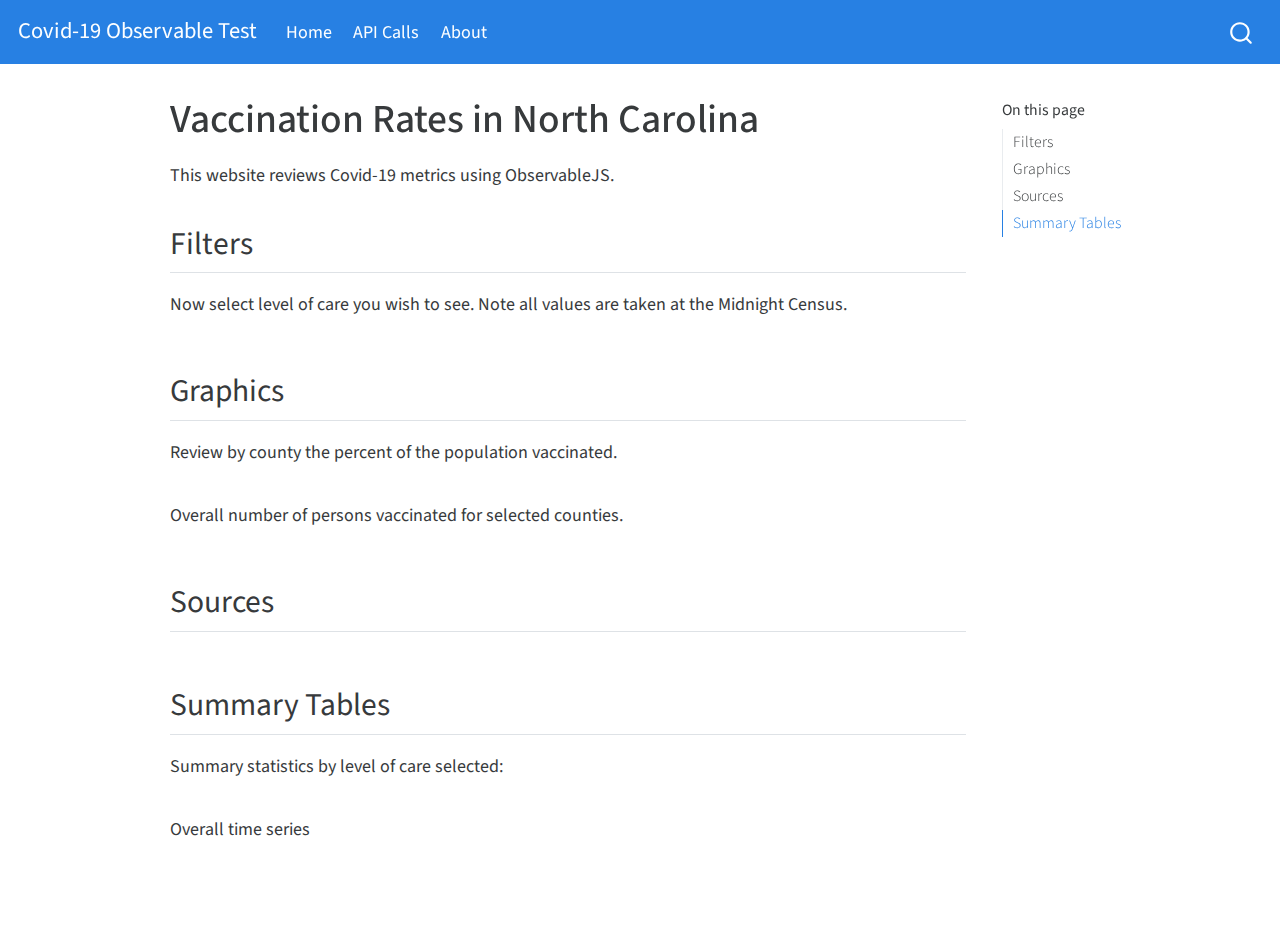
==== commit 754b6030: "akk" ====
--- a/docs/index.html
+++ b/docs/index.html
@@ -230,7 +230,7 @@
 </div>
 </div>
 </div>
-<p>Overall numbner of persons vaccinated for selected counties.</p>
+<p>Overall number of persons vaccinated for selected counties.</p>
 <div class="cell">
 <div class="sourceCode hidden" id="cb3" data-startfrom="72" data-source-offset="-16"><pre class="sourceCode js cell-code code-with-copy"><code class="sourceCode javascript" style="counter-reset: source-line 71;"><span id="cb3-72"><a href="#cb3-72" aria-hidden="true" tabindex="-1"></a>Plot<span class="op">.</span><span class="fu">plot</span>({</span>
 <span id="cb3-73"><a href="#cb3-73" aria-hidden="true" tabindex="-1"></a>  <span class="dt">y</span><span class="op">:</span> {</span>
@@ -272,43 +272,37 @@
 </div>
 </div>
 </div>
+<div class="cell">
+<div class="sourceCode hidden" id="cb6" data-startfrom="101" data-source-offset="-0"><pre class="sourceCode js cell-code code-with-copy"><code class="sourceCode javascript" style="counter-reset: source-line 100;"><span id="cb6-101"><a href="#cb6-101" aria-hidden="true" tabindex="-1"></a><span class="im">import</span> { aq<span class="op">,</span> op} <span class="im">from</span> <span class="st">"@uwdata/arquero"</span></span></code><button title="Copy to Clipboard" class="code-copy-button"><i class="bi"></i></button></pre></div>
+<div class="cell-output-display">
+<div id="ojs-cell-6" data-nodetype="declaration">
+
+</div>
+</div>
+</div>
 <div class="cell" data-eval="true">
-<div class="sourceCode hidden" id="cb6" data-startfrom="102" data-source-offset="-0"><pre class="sourceCode js cell-code code-with-copy"><code class="sourceCode javascript" style="counter-reset: source-line 101;"><span id="cb6-102"><a href="#cb6-102" aria-hidden="true" tabindex="-1"></a><span class="im">import</span> { aq<span class="op">,</span> op} <span class="im">from</span> <span class="st">"@uwdata/arquero"</span></span>
-<span id="cb6-103"><a href="#cb6-103" aria-hidden="true" tabindex="-1"></a></span>
-<span id="cb6-104"><a href="#cb6-104" aria-hidden="true" tabindex="-1"></a>penguins <span class="op">=</span>  {</span>
-<span id="cb6-105"><a href="#cb6-105" aria-hidden="true" tabindex="-1"></a><span class="kw">const</span> dat1 <span class="op">=</span> <span class="cf">await</span> aq<span class="op">.</span><span class="fu">fromCSV</span>(<span class="cf">await</span> <span class="fu">fetch</span>(<span class="st">'https://raw.githubusercontent.com/medewitt/covidcdc/main/output/nc-county-vax.csv'</span>)<span class="op">.</span><span class="fu">then</span>(res <span class="kw">=&gt;</span> res<span class="op">.</span><span class="fu">text</span>()))<span class="op">;</span></span>
-<span id="cb6-106"><a href="#cb6-106" aria-hidden="true" tabindex="-1"></a><span class="cf">return</span> dat1<span class="op">;</span></span>
-<span id="cb6-107"><a href="#cb6-107" aria-hidden="true" tabindex="-1"></a>}</span>
-<span id="cb6-108"><a href="#cb6-108" aria-hidden="true" tabindex="-1"></a></span>
-<span id="cb6-109"><a href="#cb6-109" aria-hidden="true" tabindex="-1"></a></span>
-<span id="cb6-110"><a href="#cb6-110" aria-hidden="true" tabindex="-1"></a></span>
-<span id="cb6-111"><a href="#cb6-111" aria-hidden="true" tabindex="-1"></a>penguins<span class="op">.</span><span class="fu">view</span>()<span class="op">;</span></span></code><button title="Copy to Clipboard" class="code-copy-button"><i class="bi"></i></button></pre></div>
-<div class="cell-output-display">
-<div>
-<div id="ojs-cell-6-1" data-nodetype="declaration">
-
-</div>
-</div>
-</div>
-<div class="cell-output-display">
-<div>
-<div id="ojs-cell-6-2" data-nodetype="declaration">
-
-</div>
-</div>
-</div>
-<div class="cell-output-display">
-<div>
-<div id="ojs-cell-6-3" data-nodetype="expression">
-
-</div>
-</div>
-</div>
-</div>
-<div class="cell">
-<div class="sourceCode hidden" id="cb7" data-startfrom="116" data-source-offset="-1"><pre class="sourceCode js cell-code code-with-copy"><code class="sourceCode javascript" style="counter-reset: source-line 115;"><span id="cb7-116"><a href="#cb7-116" aria-hidden="true" tabindex="-1"></a>joingtab <span class="op">=</span> aq<span class="op">.</span><span class="fu">table</span>({ <span class="dt">County</span><span class="op">:</span> islands})<span class="op">;</span></span></code><button title="Copy to Clipboard" class="code-copy-button"><i class="bi"></i></button></pre></div>
+<div class="sourceCode hidden" id="cb7" data-startfrom="108" data-source-offset="-1"><pre class="sourceCode js cell-code code-with-copy"><code class="sourceCode javascript" style="counter-reset: source-line 107;"><span id="cb7-108"><a href="#cb7-108" aria-hidden="true" tabindex="-1"></a>penguins <span class="op">=</span>  {</span>
+<span id="cb7-109"><a href="#cb7-109" aria-hidden="true" tabindex="-1"></a><span class="kw">const</span> dat1 <span class="op">=</span> <span class="cf">await</span> aq<span class="op">.</span><span class="fu">fromCSV</span>(<span class="cf">await</span> <span class="fu">fetch</span>(<span class="st">'https://raw.githubusercontent.com/medewitt/covidcdc/main/output/nc-county-vax.csv'</span>)<span class="op">.</span><span class="fu">then</span>(res <span class="kw">=&gt;</span> res<span class="op">.</span><span class="fu">text</span>()))<span class="op">;</span></span>
+<span id="cb7-110"><a href="#cb7-110" aria-hidden="true" tabindex="-1"></a><span class="cf">return</span> dat1<span class="op">;</span></span>
+<span id="cb7-111"><a href="#cb7-111" aria-hidden="true" tabindex="-1"></a>}</span></code><button title="Copy to Clipboard" class="code-copy-button"><i class="bi"></i></button></pre></div>
 <div class="cell-output-display">
 <div id="ojs-cell-7" data-nodetype="declaration">
+
+</div>
+</div>
+</div>
+<div class="cell">
+<div class="sourceCode hidden" id="cb8" data-startfrom="116" data-source-offset="-0"><pre class="sourceCode js cell-code code-with-copy"><code class="sourceCode javascript" style="counter-reset: source-line 115;"><span id="cb8-116"><a href="#cb8-116" aria-hidden="true" tabindex="-1"></a>penguins<span class="op">.</span><span class="fu">view</span>()<span class="op">;</span></span></code><button title="Copy to Clipboard" class="code-copy-button"><i class="bi"></i></button></pre></div>
+<div class="cell-output-display">
+<div id="ojs-cell-8" data-nodetype="expression">
+
+</div>
+</div>
+</div>
+<div class="cell">
+<div class="sourceCode hidden" id="cb9" data-startfrom="122" data-source-offset="-1"><pre class="sourceCode js cell-code code-with-copy"><code class="sourceCode javascript" style="counter-reset: source-line 121;"><span id="cb9-122"><a href="#cb9-122" aria-hidden="true" tabindex="-1"></a>joingtab <span class="op">=</span> aq<span class="op">.</span><span class="fu">table</span>({ <span class="dt">County</span><span class="op">:</span> islands})<span class="op">;</span></span></code><button title="Copy to Clipboard" class="code-copy-button"><i class="bi"></i></button></pre></div>
+<div class="cell-output-display">
+<div id="ojs-cell-9" data-nodetype="declaration">
 
 </div>
 </div>
@@ -318,50 +312,36 @@
 <h2 class="anchored" data-anchor-id="summary-tables">Summary Tables</h2>
 <p>Summary statistics by level of care selected:</p>
 <div class="cell" data-eval="true">
-<div class="sourceCode hidden" id="cb8" data-startfrom="125" data-source-offset="-0"><pre class="sourceCode js cell-code code-with-copy"><code class="sourceCode javascript" style="counter-reset: source-line 124;"><span id="cb8-125"><a href="#cb8-125" aria-hidden="true" tabindex="-1"></a>datUsesm <span class="op">=</span> {<span class="kw">const</span> d2 <span class="op">=</span> penguins</span>
-<span id="cb8-126"><a href="#cb8-126" aria-hidden="true" tabindex="-1"></a>  <span class="op">.</span><span class="fu">semijoin</span>(joingtab<span class="op">,</span> <span class="st">'County'</span>)</span>
-<span id="cb8-127"><a href="#cb8-127" aria-hidden="true" tabindex="-1"></a>  <span class="op">.</span><span class="fu">groupby</span>(<span class="st">'County'</span>)</span>
-<span id="cb8-128"><a href="#cb8-128" aria-hidden="true" tabindex="-1"></a>  <span class="op">.</span><span class="fu">rollup</span>({ <span class="dt">Avg</span><span class="op">:</span> d <span class="kw">=&gt;</span> op<span class="op">.</span><span class="fu">ceil</span>(op<span class="op">.</span><span class="fu">average</span>(d<span class="op">.</span><span class="at">Series_Complete_Yes</span>))<span class="op">,</span></span>
-<span id="cb8-129"><a href="#cb8-129" aria-hidden="true" tabindex="-1"></a>            <span class="dt">Min</span><span class="op">:</span> d <span class="kw">=&gt;</span> op<span class="op">.</span><span class="fu">min</span>(d<span class="op">.</span><span class="at">Series_Complete_Yes</span>)<span class="op">,</span></span>
-<span id="cb8-130"><a href="#cb8-130" aria-hidden="true" tabindex="-1"></a>            <span class="dt">Max</span><span class="op">:</span> d <span class="kw">=&gt;</span> op<span class="op">.</span><span class="fu">max</span>(d<span class="op">.</span><span class="at">Series_Complete_Yes</span>)})</span>
-<span id="cb8-131"><a href="#cb8-131" aria-hidden="true" tabindex="-1"></a>            <span class="cf">return</span> d2<span class="op">;</span>}<span class="op">;</span></span>
-<span id="cb8-132"><a href="#cb8-132" aria-hidden="true" tabindex="-1"></a>  </span>
-<span id="cb8-133"><a href="#cb8-133" aria-hidden="true" tabindex="-1"></a>datUsesm<span class="op">.</span><span class="fu">view</span>()<span class="op">;</span></span></code><button title="Copy to Clipboard" class="code-copy-button"><i class="bi"></i></button></pre></div>
-<div class="cell-output-display">
-<div>
-<div id="ojs-cell-8-1" data-nodetype="declaration">
-
-</div>
-</div>
-</div>
-<div class="cell-output-display">
-<div>
-<div id="ojs-cell-8-2" data-nodetype="expression">
-
-</div>
+<div class="sourceCode hidden" id="cb10" data-startfrom="131" data-source-offset="-0"><pre class="sourceCode js cell-code code-with-copy"><code class="sourceCode javascript" style="counter-reset: source-line 130;"><span id="cb10-131"><a href="#cb10-131" aria-hidden="true" tabindex="-1"></a>datUsesm <span class="op">=</span> {<span class="kw">const</span> d2 <span class="op">=</span> penguins</span>
+<span id="cb10-132"><a href="#cb10-132" aria-hidden="true" tabindex="-1"></a>  <span class="op">.</span><span class="fu">semijoin</span>(joingtab<span class="op">,</span> <span class="st">'County'</span>)</span>
+<span id="cb10-133"><a href="#cb10-133" aria-hidden="true" tabindex="-1"></a>  <span class="op">.</span><span class="fu">groupby</span>(<span class="st">'County'</span>)</span>
+<span id="cb10-134"><a href="#cb10-134" aria-hidden="true" tabindex="-1"></a>  <span class="op">.</span><span class="fu">rollup</span>({ <span class="dt">Avg</span><span class="op">:</span> d <span class="kw">=&gt;</span> op<span class="op">.</span><span class="fu">ceil</span>(op<span class="op">.</span><span class="fu">average</span>(d<span class="op">.</span><span class="at">Series_Complete_Yes</span>))<span class="op">,</span></span>
+<span id="cb10-135"><a href="#cb10-135" aria-hidden="true" tabindex="-1"></a>            <span class="dt">Min</span><span class="op">:</span> d <span class="kw">=&gt;</span> op<span class="op">.</span><span class="fu">min</span>(d<span class="op">.</span><span class="at">Series_Complete_Yes</span>)<span class="op">,</span></span>
+<span id="cb10-136"><a href="#cb10-136" aria-hidden="true" tabindex="-1"></a>            <span class="dt">Max</span><span class="op">:</span> d <span class="kw">=&gt;</span> op<span class="op">.</span><span class="fu">max</span>(d<span class="op">.</span><span class="at">Series_Complete_Yes</span>)})<span class="op">;</span></span>
+<span id="cb10-137"><a href="#cb10-137" aria-hidden="true" tabindex="-1"></a>            <span class="cf">return</span> d2<span class="op">;</span>}<span class="op">;</span></span></code><button title="Copy to Clipboard" class="code-copy-button"><i class="bi"></i></button></pre></div>
+<div class="cell-output-display">
+<div id="ojs-cell-10" data-nodetype="declaration">
+
+</div>
+</div>
+</div>
+<div class="cell">
+<div class="sourceCode hidden" id="cb11" data-startfrom="142" data-source-offset="-0"><pre class="sourceCode js cell-code code-with-copy"><code class="sourceCode javascript" style="counter-reset: source-line 141;"><span id="cb11-142"><a href="#cb11-142" aria-hidden="true" tabindex="-1"></a>datUsesm<span class="op">.</span><span class="fu">view</span>()<span class="op">;</span></span></code><button title="Copy to Clipboard" class="code-copy-button"><i class="bi"></i></button></pre></div>
+<div class="cell-output-display">
+<div id="ojs-cell-11" data-nodetype="expression">
+
 </div>
 </div>
 </div>
 <p>Overall time series</p>
 <div class="cell" data-eval="true">
-<div class="sourceCode hidden" id="cb9" data-startfrom="140" data-source-offset="-0"><pre class="sourceCode js cell-code code-with-copy"><code class="sourceCode javascript" style="counter-reset: source-line 139;"><span id="cb9-140"><a href="#cb9-140" aria-hidden="true" tabindex="-1"></a>datUse <span class="op">=</span> penguins</span>
-<span id="cb9-141"><a href="#cb9-141" aria-hidden="true" tabindex="-1"></a>  <span class="op">.</span><span class="fu">semijoin</span>(joingtab<span class="op">,</span> <span class="st">'County'</span>)</span>
-<span id="cb9-142"><a href="#cb9-142" aria-hidden="true" tabindex="-1"></a>  <span class="op">.</span><span class="fu">groupby</span>(<span class="st">'Date'</span>)</span>
-<span id="cb9-143"><a href="#cb9-143" aria-hidden="true" tabindex="-1"></a>  <span class="op">.</span><span class="fu">rollup</span>({ <span class="dt">total_cnt</span><span class="op">:</span> d <span class="kw">=&gt;</span> op<span class="op">.</span><span class="fu">sum</span>(d<span class="op">.</span><span class="at">Series_Complete_Yes</span>)})<span class="op">;</span></span>
-<span id="cb9-144"><a href="#cb9-144" aria-hidden="true" tabindex="-1"></a>  </span>
-<span id="cb9-145"><a href="#cb9-145" aria-hidden="true" tabindex="-1"></a>datUse<span class="op">.</span><span class="fu">view</span>()<span class="op">;</span></span></code><button title="Copy to Clipboard" class="code-copy-button"><i class="bi"></i></button></pre></div>
-<div class="cell-output-display">
-<div>
-<div id="ojs-cell-9-1" data-nodetype="declaration">
-
-</div>
-</div>
-</div>
-<div class="cell-output-display">
-<div>
-<div id="ojs-cell-9-2" data-nodetype="expression">
-
-</div>
+<div class="sourceCode hidden" id="cb12" data-startfrom="149" data-source-offset="-0"><pre class="sourceCode js cell-code code-with-copy"><code class="sourceCode javascript" style="counter-reset: source-line 148;"><span id="cb12-149"><a href="#cb12-149" aria-hidden="true" tabindex="-1"></a>datUse <span class="op">=</span> penguins</span>
+<span id="cb12-150"><a href="#cb12-150" aria-hidden="true" tabindex="-1"></a>  <span class="op">.</span><span class="fu">semijoin</span>(joingtab<span class="op">,</span> <span class="st">'County'</span>)</span>
+<span id="cb12-151"><a href="#cb12-151" aria-hidden="true" tabindex="-1"></a>  <span class="op">.</span><span class="fu">groupby</span>(<span class="st">'Date'</span>)</span>
+<span id="cb12-152"><a href="#cb12-152" aria-hidden="true" tabindex="-1"></a>  <span class="op">.</span><span class="fu">rollup</span>({ <span class="dt">total_cnt</span><span class="op">:</span> d <span class="kw">=&gt;</span> op<span class="op">.</span><span class="fu">sum</span>(d<span class="op">.</span><span class="at">Series_Complete_Yes</span>)})<span class="op">;</span></span></code><button title="Copy to Clipboard" class="code-copy-button"><i class="bi"></i></button></pre></div>
+<div class="cell-output-display">
+<div id="ojs-cell-12" data-nodetype="declaration">
+
 </div>
 </div>
 </div>
@@ -370,7 +350,7 @@
 </section>
 </main> <!-- /main -->
 <script type="ojs-module-contents">
-{"contents":[{"methodName":"interpret","cellName":"ojs-cell-1","inline":false,"source":"viewof islands = Inputs.select(data.map(d => d.County), {\n  multiple: true, \n  label: \"County\", \n  initialValue: \"Alamance\",\n  sort: true, \n  unique: true})\n  \n islands"},{"methodName":"interpret","cellName":"ojs-cell-2","inline":false,"source":"//#| eval: true\nPlot.plot({\n  y: {\n    grid: true,\n    label: \"Percentage of the Population Vaccinated\"\n  },\n  marks: [\n    Plot.line(filtered, {\n    x: \"Date\", \n    y: \"Series_Complete_Pop_Pct\", \n    stroke: \"County\"}),\n    Plot.text(filtered, Plot.selectLast({\n    x: \"Date\",\n    y: \"Series_Complete_Pop_Pct\",\n    z: \"County\",\n    text: \"County\",\n    textAnchor: \"Series_Complete_Pop_Pct\",\n    dx : -4,\n})),\n  ]\n})"},{"methodName":"interpret","cellName":"ojs-cell-3","inline":false,"source":"//#| eval: true\nPlot.plot({\n  y: {\n    grid: true,\n    label: \"Persons Vaccinated\"\n  },\n  marks: [\n    Plot.line(datUse.indices(), {\n      x: datUse.column(\"Date\"), \n      y: datUse.column(\"total_cnt\")\n      })\n  ],\n  caption: html`Total Population Vaccinated (Selected Counties)`\n})"},{"methodName":"interpret","cellName":"ojs-cell-4","inline":false,"source":"data = await FileAttachment('https://raw.githubusercontent.com/medewitt/covidcdc/main/output/nc-county-vax.csv').csv({ typed: true });"},{"methodName":"interpret","cellName":"ojs-cell-5","inline":false,"source":"filtered = data.filter(function(data) {\n  return islands.includes(data.County);\n})"},{"methodName":"interpret","cellName":"ojs-cell-6","inline":false,"source":"import { aq, op} from \"@uwdata/arquero\"\n\npenguins =  {\nconst dat1 = await aq.fromCSV(await fetch('https://raw.githubusercontent.com/medewitt/covidcdc/main/output/nc-county-vax.csv').then(res => res.text()));\nreturn dat1;\n}\n\n\n\npenguins.view();"},{"methodName":"interpret","cellName":"ojs-cell-7","inline":false,"source":"\njoingtab = aq.table({ County: islands});"},{"methodName":"interpret","cellName":"ojs-cell-8","inline":false,"source":"datUsesm = {const d2 = penguins\n  .semijoin(joingtab, 'County')\n  .groupby('County')\n  .rollup({ Avg: d => op.ceil(op.average(d.Series_Complete_Yes)),\n            Min: d => op.min(d.Series_Complete_Yes),\n            Max: d => op.max(d.Series_Complete_Yes)})\n            return d2;};\n  \ndatUsesm.view();"},{"methodName":"interpret","cellName":"ojs-cell-9","inline":false,"source":"datUse = penguins\n  .semijoin(joingtab, 'County')\n  .groupby('Date')\n  .rollup({ total_cnt: d => op.sum(d.Series_Complete_Yes)});\n  \ndatUse.view();"},{"methodName":"interpretQuiet","source":"shinyInput('islands')"}]}
+{"contents":[{"methodName":"interpret","cellName":"ojs-cell-1","inline":false,"source":"viewof islands = Inputs.select(data.map(d => d.County), {\n  multiple: true, \n  label: \"County\", \n  initialValue: \"Alamance\",\n  sort: true, \n  unique: true})\n  \n islands"},{"methodName":"interpret","cellName":"ojs-cell-2","inline":false,"source":"//#| eval: true\nPlot.plot({\n  y: {\n    grid: true,\n    label: \"Percentage of the Population Vaccinated\"\n  },\n  marks: [\n    Plot.line(filtered, {\n    x: \"Date\", \n    y: \"Series_Complete_Pop_Pct\", \n    stroke: \"County\"}),\n    Plot.text(filtered, Plot.selectLast({\n    x: \"Date\",\n    y: \"Series_Complete_Pop_Pct\",\n    z: \"County\",\n    text: \"County\",\n    textAnchor: \"Series_Complete_Pop_Pct\",\n    dx : -4,\n})),\n  ]\n})"},{"methodName":"interpret","cellName":"ojs-cell-3","inline":false,"source":"//#| eval: true\nPlot.plot({\n  y: {\n    grid: true,\n    label: \"Persons Vaccinated\"\n  },\n  marks: [\n    Plot.line(datUse.indices(), {\n      x: datUse.column(\"Date\"), \n      y: datUse.column(\"total_cnt\")\n      })\n  ],\n  caption: html`Total Population Vaccinated (Selected Counties)`\n})"},{"methodName":"interpret","cellName":"ojs-cell-4","inline":false,"source":"data = await FileAttachment('https://raw.githubusercontent.com/medewitt/covidcdc/main/output/nc-county-vax.csv').csv({ typed: true });"},{"methodName":"interpret","cellName":"ojs-cell-5","inline":false,"source":"filtered = data.filter(function(data) {\n  return islands.includes(data.County);\n})"},{"methodName":"interpret","cellName":"ojs-cell-6","inline":false,"source":"import { aq, op} from \"@uwdata/arquero\""},{"methodName":"interpret","cellName":"ojs-cell-7","inline":false,"source":"\npenguins =  {\nconst dat1 = await aq.fromCSV(await fetch('https://raw.githubusercontent.com/medewitt/covidcdc/main/output/nc-county-vax.csv').then(res => res.text()));\nreturn dat1;\n}"},{"methodName":"interpret","cellName":"ojs-cell-8","inline":false,"source":"penguins.view();"},{"methodName":"interpret","cellName":"ojs-cell-9","inline":false,"source":"\njoingtab = aq.table({ County: islands});"},{"methodName":"interpret","cellName":"ojs-cell-10","inline":false,"source":"datUsesm = {const d2 = penguins\n  .semijoin(joingtab, 'County')\n  .groupby('County')\n  .rollup({ Avg: d => op.ceil(op.average(d.Series_Complete_Yes)),\n            Min: d => op.min(d.Series_Complete_Yes),\n            Max: d => op.max(d.Series_Complete_Yes)});\n            return d2;};\n  "},{"methodName":"interpret","cellName":"ojs-cell-11","inline":false,"source":"datUsesm.view();"},{"methodName":"interpret","cellName":"ojs-cell-12","inline":false,"source":"datUse = penguins\n  .semijoin(joingtab, 'County')\n  .groupby('Date')\n  .rollup({ total_cnt: d => op.sum(d.Series_Complete_Yes)});\n  "},{"methodName":"interpretQuiet","source":"shinyInput('islands')"}]}
 </script>
 <script type="module">
 window._ojs.paths.runtimeToDoc = "../..";
